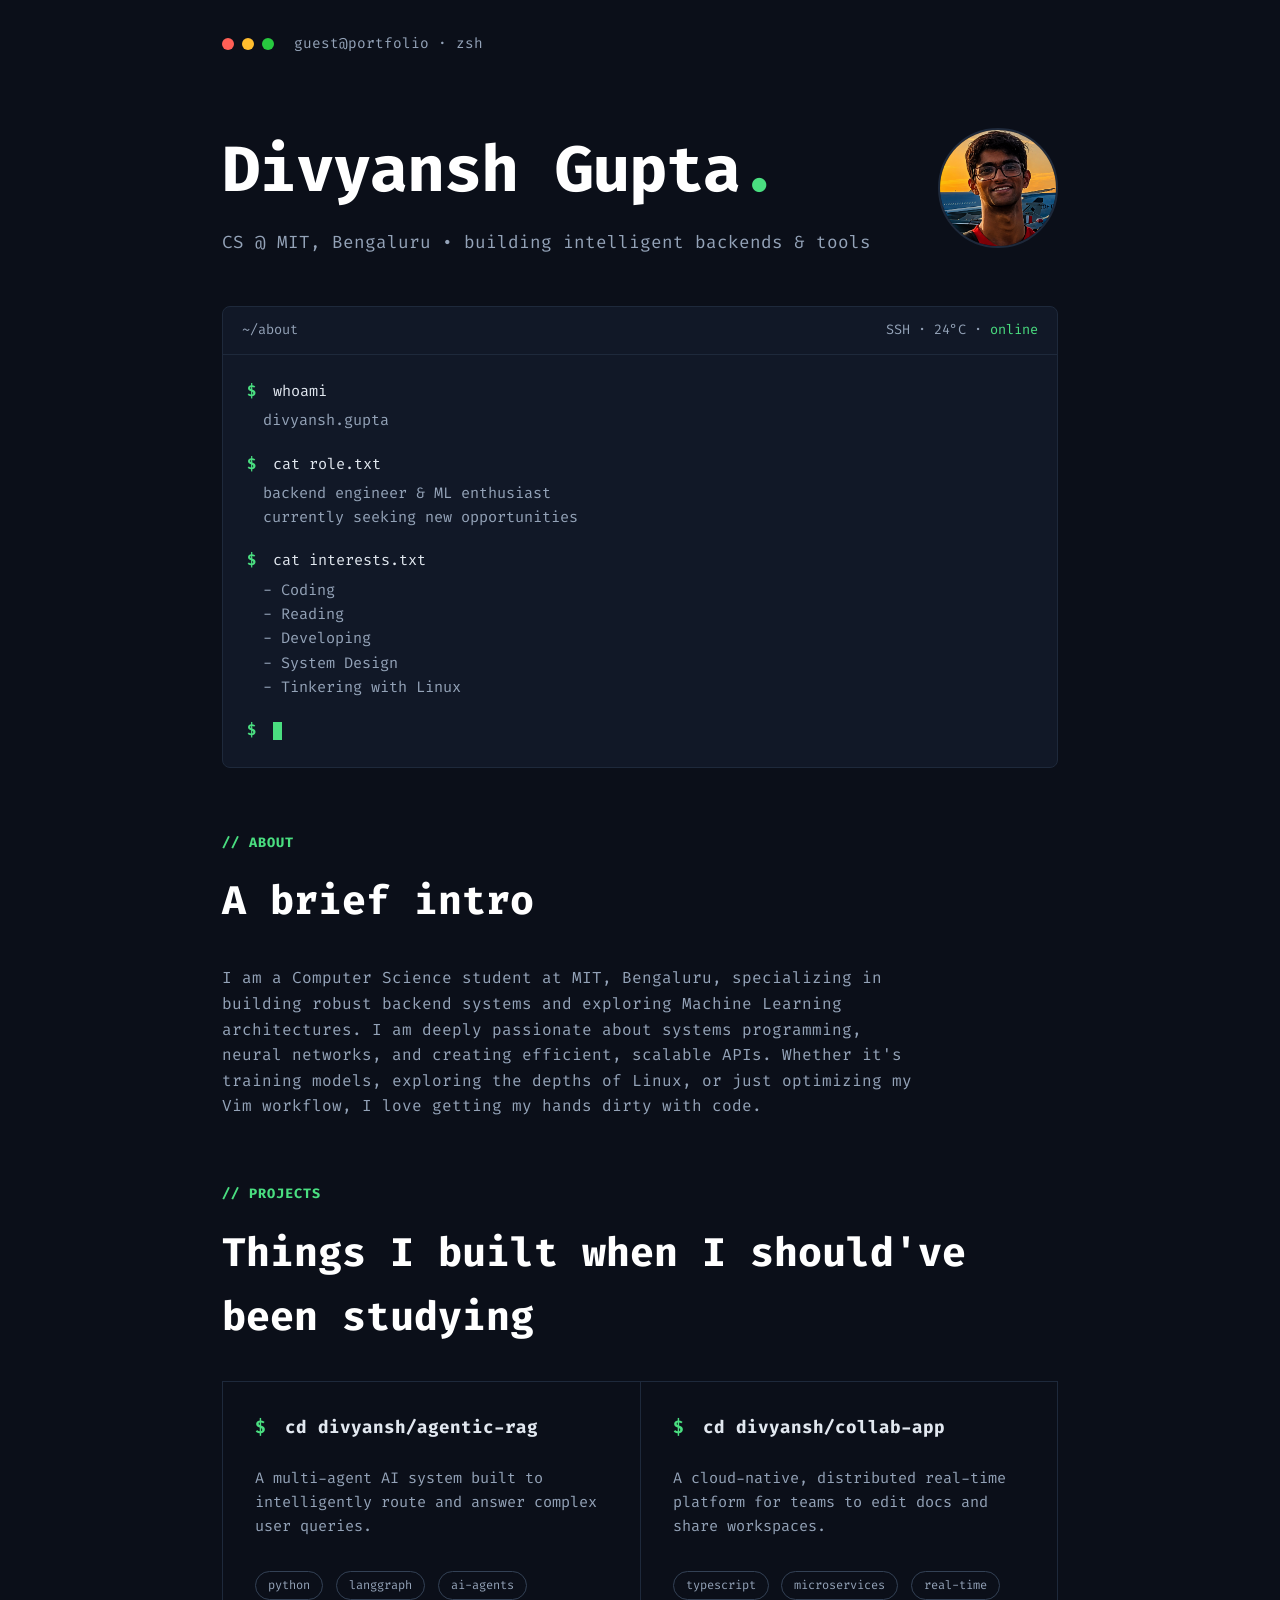
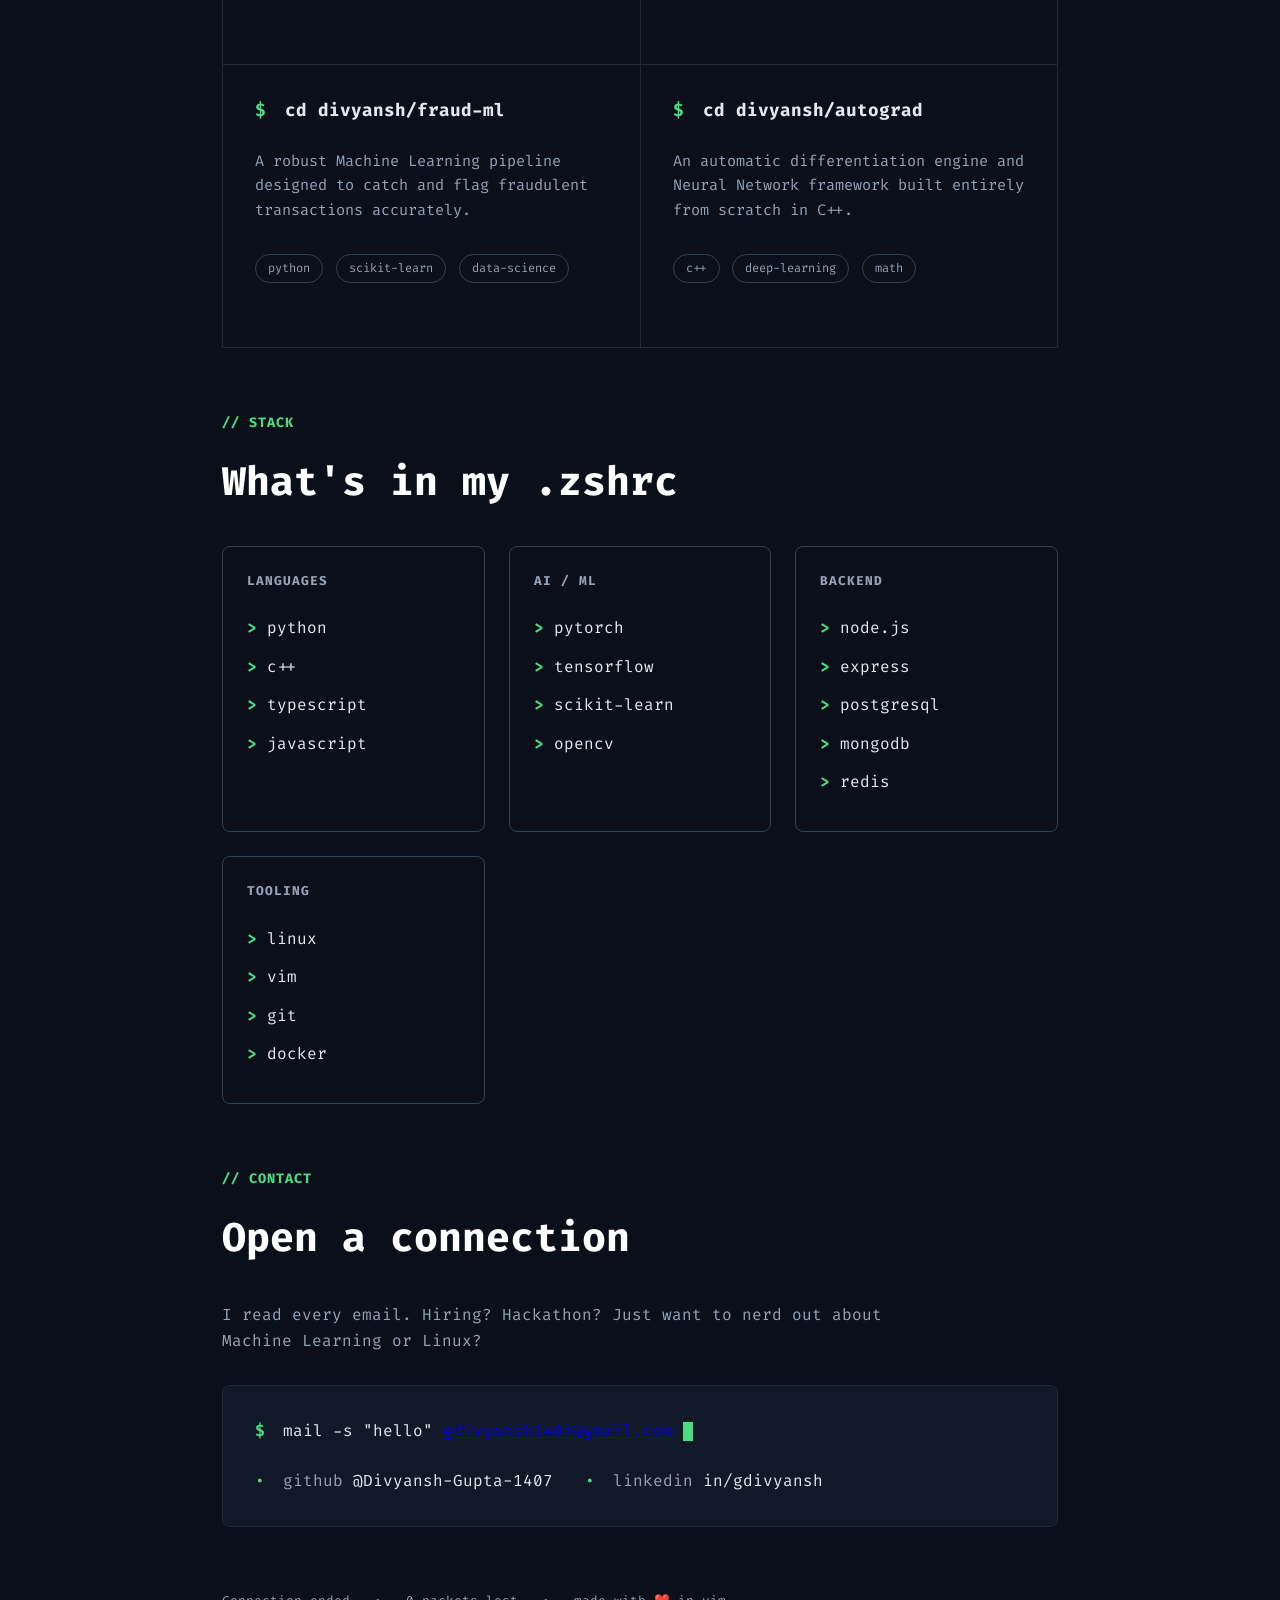
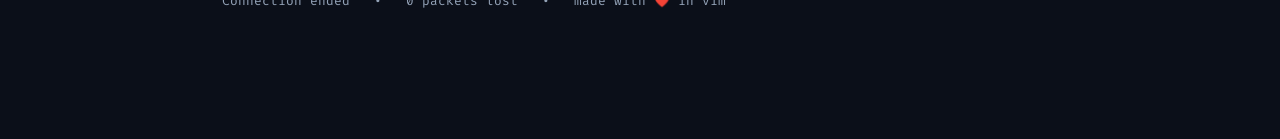
==== index.html @ 011f54ad "Move cursor to the end of the mail command with the clickable email" ====
<!DOCTYPE html>
<html lang="en">
<head>
    <meta charset="UTF-8">
    <meta name="viewport" content="width=device-width, initial-scale=1.0">
    <title>Portfolio</title>
    <link rel="stylesheet" href="styles.css">
</head>
<body>

    <!-- Top Navigation -->
    <div class="top-nav">
        <div class="mac-dots">
            <span class="dot red"></span>
            <span class="dot yellow"></span>
            <span class="dot green"></span>
        </div>
        <div class="nav-title">guest@portfolio · zsh</div>
    </div>

    <!-- Hero Section -->
    <header class="hero">
        <div class="hero-text">
            <h1>Divyansh Gupta<span class="green-dot">.</span></h1>
            <p>CS @ MIT, Bengaluru • building intelligent backends & tools</p>
        </div>
        <!-- Photo Placeholder -->
        <img src="photo5.png" alt="Profile" class="profile-photo">
    </header>

    <!-- Terminal Box -->
    <div class="term-box">
        <div class="term-header">
            <span class="term-title">~/about</span>
            <span class="term-status">SSH · 24°C · <span class="online">online</span></span>
        </div>
        <div class="term-body">
            
            <div class="cmd"><span class="prompt">$</span> whoami</div>
            <div class="out">
                divyansh.gupta
            </div>
            
            <div class="cmd"><span class="prompt">$</span> cat role.txt</div>
            <div class="out">
                backend engineer & ML enthusiast<br>
                currently seeking new opportunities
            </div>
            
            <div class="cmd"><span class="prompt">$</span> cat interests.txt</div>
            <div class="out">
                - Coding<br>
                - Reading<br>
                - Developing<br>
                - System Design<br>
                - Tinkering with Linux
            </div>
            
            <div class="cmd"><span class="prompt">$</span> <span class="cursor"></span></div>
        </div>
    </div>

    <!-- About Section -->
    <section class="section">
        <div class="section-label">// ABOUT</div>
        <h2 class="section-title">A brief intro</h2>
        <p class="section-desc">
            I am a Computer Science student at MIT, Bengaluru, specializing in building robust backend systems and exploring Machine Learning architectures. I am deeply passionate about systems programming, neural networks, and creating efficient, scalable APIs. Whether it's training models, exploring the depths of Linux, or just optimizing my Vim workflow, I love getting my hands dirty with code.
        </p>
    </section>

    <!-- Projects Section -->
    <section class="section">
        <div class="section-label">// PROJECTS</div>
        <h2 class="section-title">Things I built when I should've been studying</h2>
        
        <div class="project-grid">
            
            <!-- Project 1 (Highlighted) -->
            <a href="agentic-rag.html" class="project-card highlight">
                <div class="project-header">
                    <div class="project-cmd"><span class="prompt">$</span> cd divyansh/agentic-rag</div>
                </div>
                <div class="project-desc">
                    A multi-agent AI system built to intelligently route and answer complex user queries. 
                </div>
                <div class="project-tags">
                    <span class="project-tag">python</span>
                    <span class="project-tag">langgraph</span>
                    <span class="project-tag">ai-agents</span>
                </div>
            </a>

            <!-- Project 2 -->
            <a href="collaboration-app.html" class="project-card">
                <div class="project-header">
                    <div class="project-cmd"><span class="prompt">$</span> cd divyansh/collab-app</div>
                </div>
                <div class="project-desc">
                    A cloud-native, distributed real-time platform for teams to edit docs and share workspaces.
                </div>
                <div class="project-tags">
                    <span class="project-tag">typescript</span>
                    <span class="project-tag">microservices</span>
                    <span class="project-tag">real-time</span>
                </div>
            </a>

            <!-- Project 3 -->
            <a href="fraud-detection.html" class="project-card">
                <div class="project-header">
                    <div class="project-cmd"><span class="prompt">$</span> cd divyansh/fraud-ml</div>
                </div>
                <div class="project-desc">
                    A robust Machine Learning pipeline designed to catch and flag fraudulent transactions accurately.
                </div>
                <div class="project-tags">
                    <span class="project-tag">python</span>
                    <span class="project-tag">scikit-learn</span>
                    <span class="project-tag">data-science</span>
                </div>
            </a>

            <!-- Project 4 -->
            <a href="autograd.html" class="project-card">
                <div class="project-header">
                    <div class="project-cmd"><span class="prompt">$</span> cd divyansh/autograd</div>
                </div>
                <div class="project-desc">
                    An automatic differentiation engine and Neural Network framework built entirely from scratch in C++.
                </div>
                <div class="project-tags">
                    <span class="project-tag">c++</span>
                    <span class="project-tag">deep-learning</span>
                    <span class="project-tag">math</span>
                </div>
            </a>

        </div>
    </section>

    <!-- Tech Stack Section -->
    <section class="section">
        <div class="section-label">// STACK</div>
        <h2 class="section-title">What's in my .zshrc</h2>
        
        <div class="stack-grid">
            <div class="stack-box">
                <h3>Languages</h3>
                <ul class="stack-list">
                    <li>python</li>
                    <li>c++</li>
                    <li>typescript</li>
                    <li>javascript</li>
                </ul>
            </div>
            <div class="stack-box">
                <h3>AI / ML</h3>
                <ul class="stack-list">
                    <li>pytorch</li>
                    <li>tensorflow</li>
                    <li>scikit-learn</li>
                    <li>opencv</li>
                </ul>
            </div>
            <div class="stack-box">
                <h3>Backend</h3>
                <ul class="stack-list">
                    <li>node.js</li>
                    <li>express</li>
                    <li>postgresql</li>
                    <li>mongodb</li>
                    <li>redis</li>
                </ul>
            </div>
            <div class="stack-box">
                <h3>Tooling</h3>
                <ul class="stack-list">
                    <li>linux</li>
                    <li>vim</li>
                    <li>git</li>
                    <li>docker</li>
                </ul>
            </div>
        </div>
    </section>

    <!-- Contact Section -->
    <section class="section">
        <div class="section-label">// CONTACT</div>
        <h2 class="section-title">Open a connection</h2>
        <p class="section-desc">
            I read every email. Hiring? Hackathon? Just want to nerd out about Machine Learning or Linux?
        </p>

        <div class="contact-box">
            <div class="contact-cmd">
                <span class="prompt">$</span> mail -s "hello" <a href="mailto:gdivyansh1407@gmail.com">gdivyansh1407@gmail.com</a>&nbsp;<span class="cursor"></span>
            </div>
            <div class="social-links">
                <div><span class="social-dot">•</span> github <a href="https://github.com/Divyansh-Gupta-1407" target="_blank">@Divyansh-Gupta-1407</a></div>
                <div><span class="social-dot">•</span> linkedin <a href="https://www.linkedin.com/in/gdivyansh/" target="_blank">in/gdivyansh</a></div>
            </div>
        </div>

        <!-- Footer Info -->
        <div class="footer">
            <span>Connection ended</span>
            <span>•</span>
            <span>0 packets lost</span>
            <span>•</span>
            <span>made with ❤️ in vim</span>
        </div>
    </section>

</body>
</html>
---- styles.css ----
@import url('https://fonts.googleapis.com/css2?family=Fira+Code:wght@400;500;700&display=swap');

:root {
    --bg-color: #0b0f19;
    --text-main: #e2e8f0;
    --text-muted: #94a3b8;
    --accent-green: #4ade80;
    --term-bg: #111827;
    --term-border: #1e293b;
    --box-border: #334155;
}

* {
    box-sizing: border-box;
    margin: 0;
    padding: 0;
}

body {
    background-color: var(--bg-color);
    color: var(--text-main);
    font-family: 'Fira Code', monospace;
    line-height: 1.6;
    padding: 2rem;
    max-width: 900px;
    margin: 0 auto;
}

/* Top Navigation */
.top-nav {
    display: flex;
    align-items: center;
    margin-bottom: 4rem;
}

.mac-dots {
    display: flex;
    gap: 8px;
    margin-right: 20px;
}

.dot {
    width: 12px;
    height: 12px;
    border-radius: 50%;
}
.dot.red { background-color: #ff5f56; }
.dot.yellow { background-color: #ffbd2e; }
.dot.green { background-color: #27c93f; }

.nav-title {
    color: var(--text-muted);
    font-size: 0.9rem;
}

/* Hero Section */
.hero {
    margin-bottom: 3rem;
    display: flex;
    align-items: center;
    gap: 2rem;
}

.hero-text {
    flex-grow: 1;
}

.hero h1 {
    font-size: 4rem;
    font-weight: 700;
    margin-bottom: 0.5rem;
    letter-spacing: -1px;
    color: #ffffff;
}

.green-dot {
    color: var(--accent-green);
}

.hero p {
    color: var(--text-muted);
    font-size: 1.1rem;
}

.profile-photo {
    width: 120px;
    height: 120px;
    border-radius: 50%;
    border: 2px solid var(--term-border);
    object-fit: cover;
    background-color: var(--term-bg);
}

/* Terminal Box */
.term-box {
    background-color: var(--term-bg);
    border: 1px solid var(--term-border);
    border-radius: 8px;
    overflow: hidden;
    margin-bottom: 4rem;
}

.term-header {
    display: flex;
    justify-content: space-between;
    padding: 0.8rem 1.2rem;
    border-bottom: 1px solid var(--term-border);
    font-size: 0.85rem;
    color: var(--text-muted);
}

.term-status .online {
    color: var(--accent-green);
}

.term-body {
    padding: 1.5rem;
    font-size: 0.95rem;
}

.cmd {
    color: var(--text-main);
    margin-top: 1.2rem;
}
.cmd:first-child {
    margin-top: 0;
}

.prompt {
    color: var(--accent-green);
    font-weight: bold;
    margin-right: 8px;
}

.out {
    color: var(--text-muted);
    margin-top: 0.3rem;
    margin-bottom: 1.2rem;
    padding-left: 1rem;
}

.out a {
    color: var(--text-main);
    text-decoration: none;
    transition: all 0.2s;
}

.out a:hover {
    color: var(--accent-green);
}

/* Cursor */
.cursor {
    display: inline-block;
    width: 0.6em;
    height: 1.2em;
    background-color: var(--accent-green);
    animation: blink 1s step-end infinite;
    vertical-align: text-bottom;
}

@keyframes blink {
    0%, 100% { opacity: 1; }
    50% { opacity: 0; }
}

/* Section Common */
.section {
    margin-bottom: 4rem;
}

.section-label {
    color: var(--accent-green);
    font-size: 0.85rem;
    font-weight: bold;
    margin-bottom: 1rem;
    letter-spacing: 1px;
}

.section-title {
    font-size: 2.5rem;
    font-weight: 700;
    margin-bottom: 2rem;
    color: #ffffff;
}

.section-desc {
    color: var(--text-muted);
    font-size: 1rem;
    margin-bottom: 2rem;
    max-width: 700px;
}

/* Projects Grid */
.project-grid {
    display: grid;
    grid-template-columns: repeat(auto-fit, minmax(350px, 1fr));
    /* The first project box touches the bottom border of the top block in the image, but let's just use borders */
    border-top: 1px solid var(--term-border);
    border-left: 1px solid var(--term-border);
}

.project-card {
    border-bottom: 1px solid var(--term-border);
    border-right: 1px solid var(--term-border);
    padding: 2rem;
    background-color: transparent;
    display: flex;
    flex-direction: column;
    text-decoration: none;
    cursor: pointer;
    transition: all 0.2s ease-in-out;
}

.project-card:hover {
    background-color: rgba(74, 222, 128, 0.08); /* faint green highlight */
    transform: translateY(-4px);
}

.project-header {
    display: flex;
    justify-content: space-between;
    align-items: center;
    margin-bottom: 1.5rem;
}

.project-cmd {
    color: var(--text-main);
    font-weight: bold;
    font-size: 1.1rem;
}

.project-stars {
    color: var(--text-muted);
    font-size: 0.85rem;
}

.project-desc {
    color: var(--text-muted);
    font-size: 0.95rem;
    margin-bottom: 2rem;
    flex-grow: 1;
}

.project-tags {
    display: flex;
    gap: 0.8rem;
    margin-bottom: 2rem;
    flex-wrap: wrap;
}

.project-tag {
    font-size: 0.75rem;
    color: var(--text-muted);
    border: 1px solid var(--box-border);
    border-radius: 16px;
    padding: 4px 12px;
}

.project-link {
    color: var(--accent-green);
    text-decoration: none;
    font-size: 0.9rem;
    display: inline-block;
}

.project-card:hover .project-link {
    text-decoration: underline;
}

/* Tech Stack Grid */
.stack-grid {
    display: grid;
    grid-template-columns: repeat(auto-fit, minmax(200px, 1fr));
    gap: 1.5rem;
}

.stack-box {
    border: 1px solid var(--box-border);
    border-radius: 8px;
    padding: 1.5rem;
    background-color: transparent;
}

.stack-box h3 {
    color: var(--text-muted);
    font-size: 0.8rem;
    text-transform: uppercase;
    letter-spacing: 1px;
    margin-bottom: 1.5rem;
}

.stack-list {
    list-style: none;
}

.stack-list li {
    margin-bottom: 0.8rem;
    display: flex;
    align-items: center;
    color: var(--text-main);
}

.stack-list li::before {
    content: ">";
    color: var(--accent-green);
    margin-right: 10px;
    font-weight: bold;
}

/* Contact Box */
.contact-box {
    background-color: var(--term-bg);
    border: 1px solid var(--term-border);
    border-radius: 8px;
    padding: 2rem;
    margin-bottom: 2rem;
}

.contact-cmd {
    color: var(--text-main);
    margin-bottom: 1.5rem;
}

.social-links {
    display: flex;
    gap: 2rem;
    color: var(--text-muted);
}

.social-links a {
    color: var(--text-main);
    text-decoration: none;
}

.social-links a:hover {
    color: var(--accent-green);
}

.social-dot {
    color: var(--accent-green);
    margin-right: 8px;
}

/* Footer */
.footer {
    display: flex;
    justify-content: flex-start;
    gap: 1.5rem;
    color: var(--text-muted);
    font-size: 0.8rem;
    margin-top: 4rem;
    padding-bottom: 2rem;
}

/* Responsive */
@media (max-width: 768px) {
    .hero {
        flex-direction: column-reverse;
        align-items: flex-start;
    }
    .hero h1 { font-size: 3rem; }
    .section-title { font-size: 2rem; }
    .social-links { flex-direction: column; gap: 1rem; }
    .project-grid {
        grid-template-columns: 1fr;
        border-left: none;
        border-top: none;
    }
    .project-card {
        border: 1px solid var(--term-border);
        border-radius: 8px;
        margin-bottom: 1rem;
    }
}
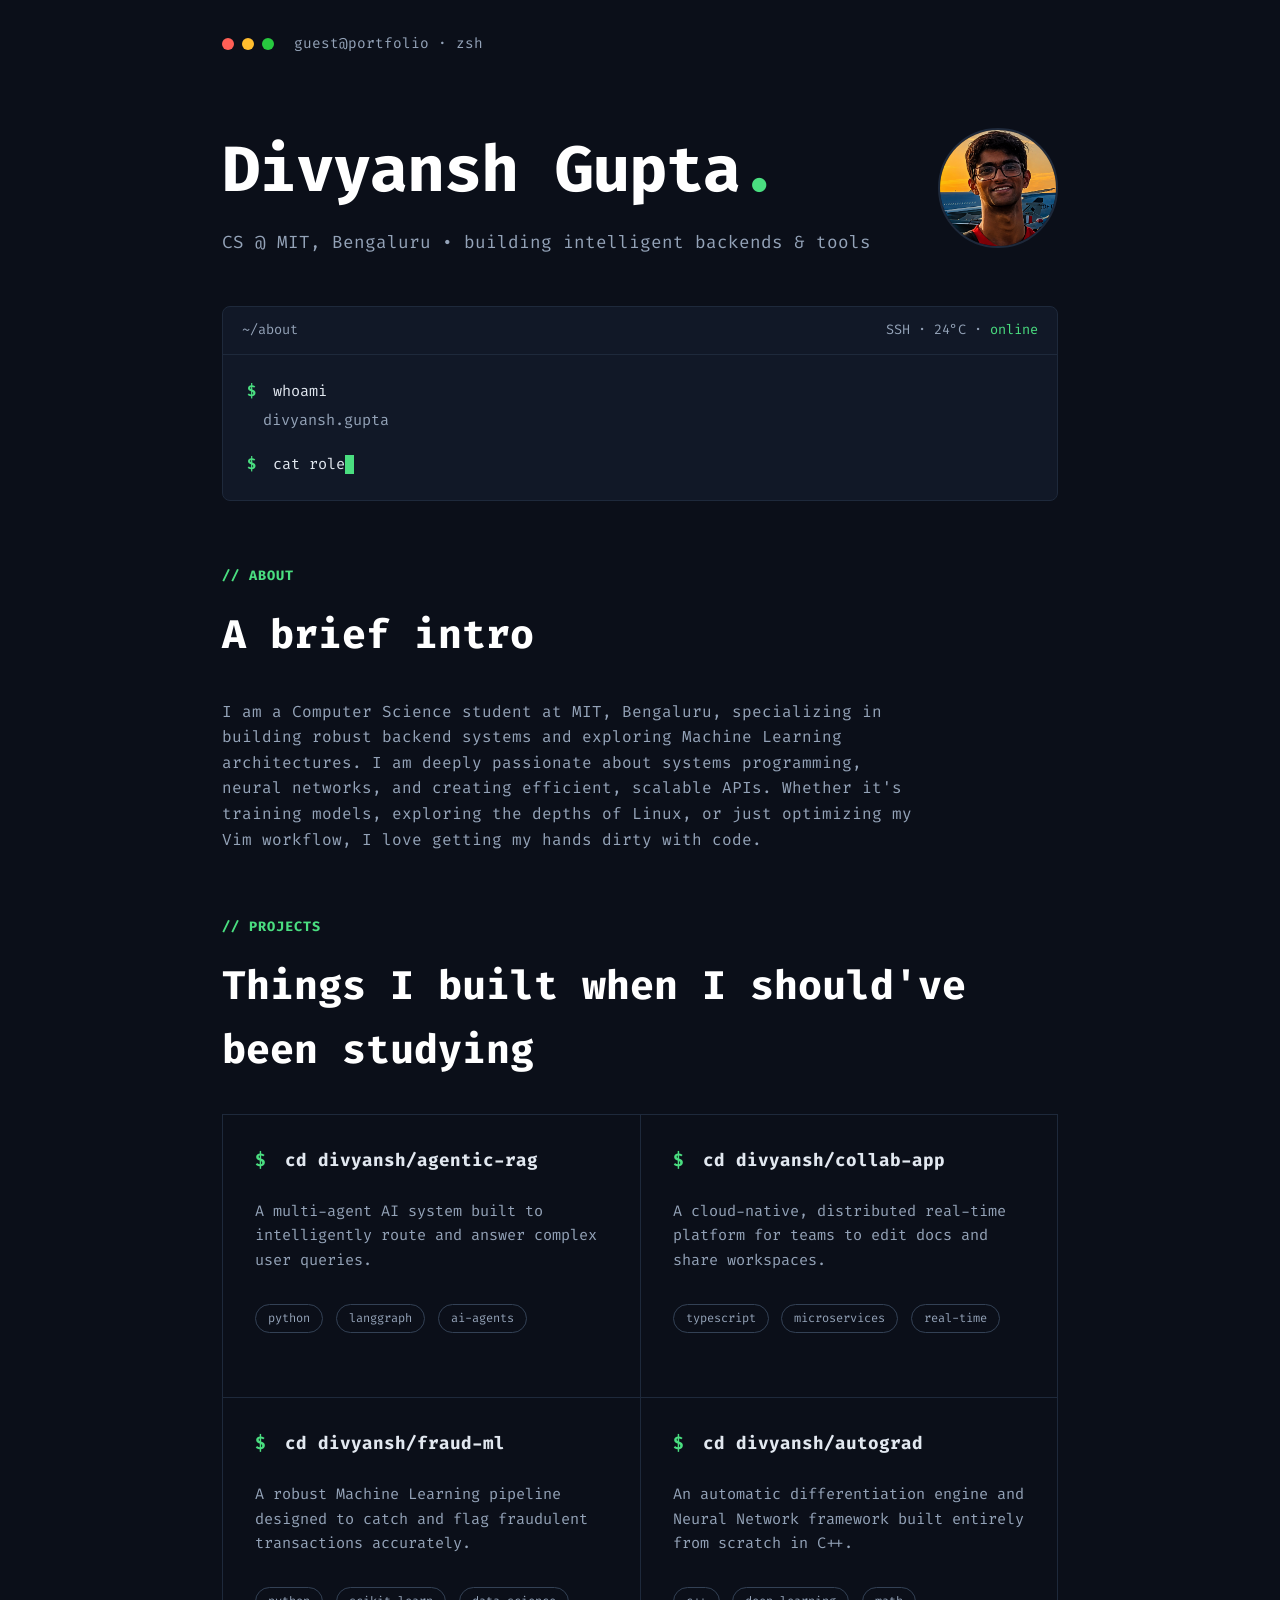
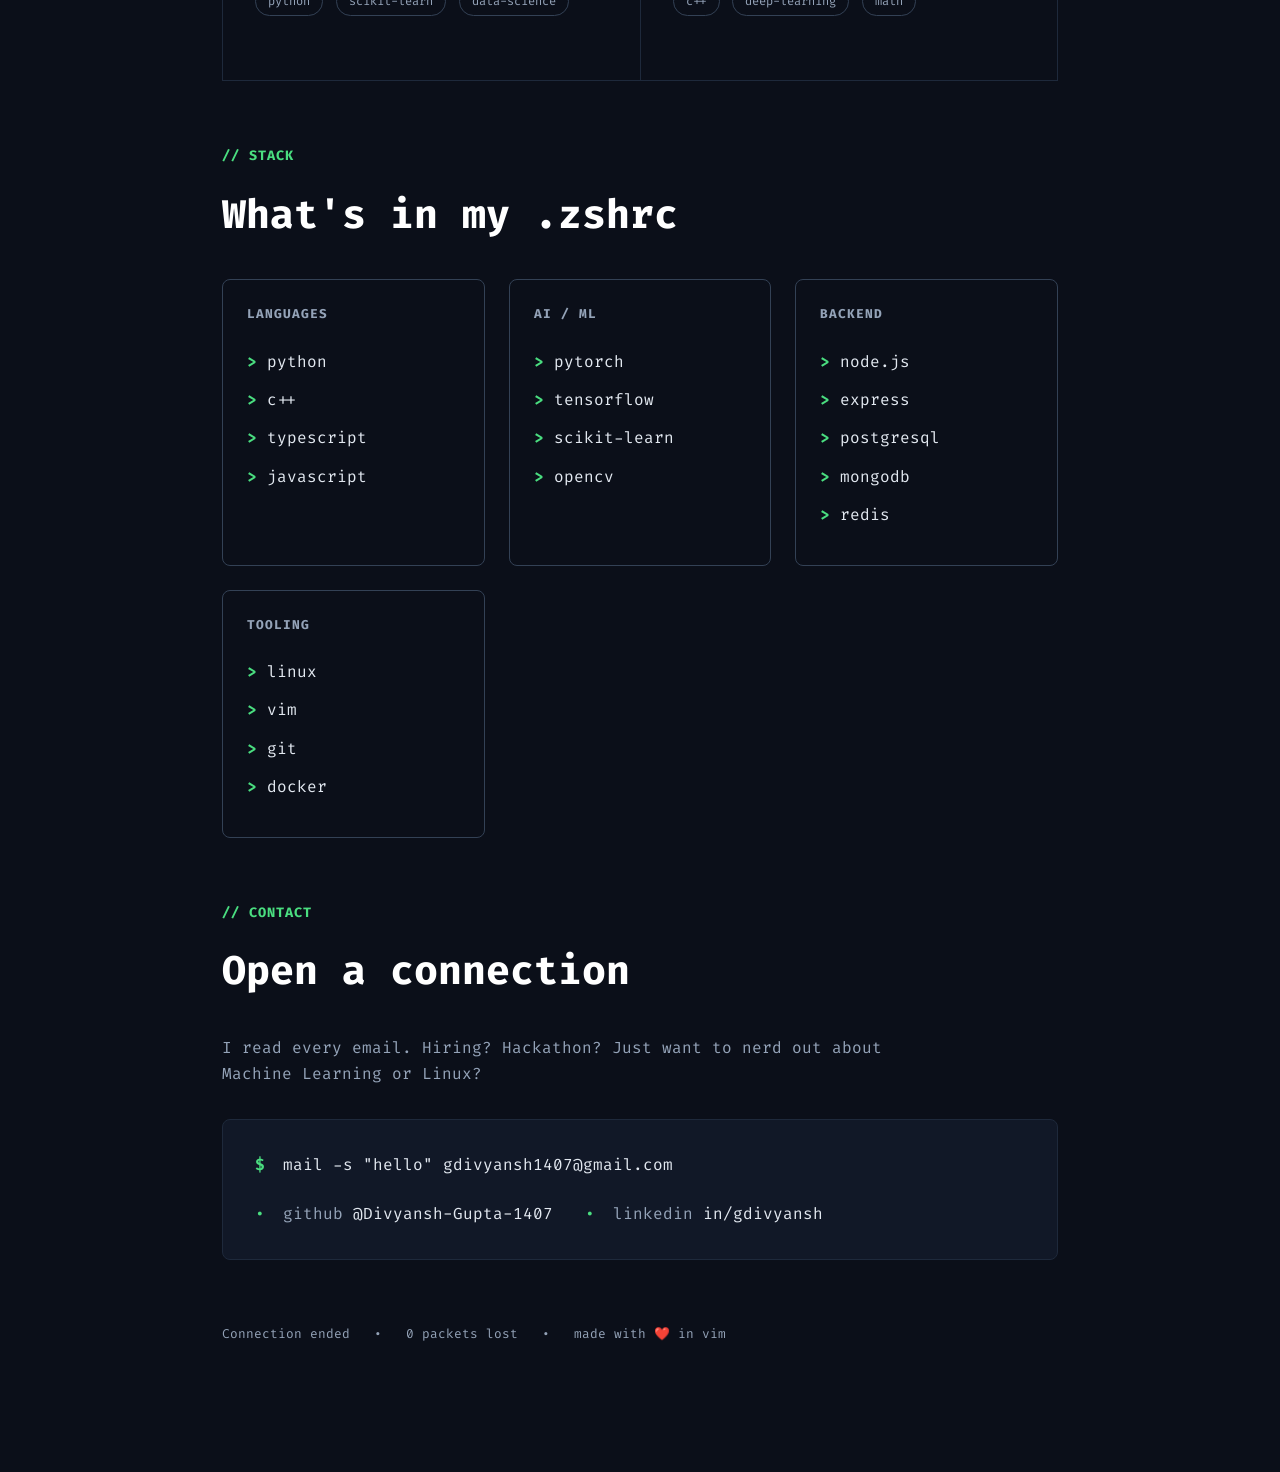
==== commit f678b76f: "Add interactive terminal functionality and mac buttons" ====
--- a/index.html
+++ b/index.html
@@ -195,7 +195,7 @@
 
         <div class="contact-box">
             <div class="contact-cmd">
-                <span class="prompt">$</span> mail -s "hello" <a href="mailto:gdivyansh1407@gmail.com">gdivyansh1407@gmail.com</a>&nbsp;<span class="cursor"></span>
+                <span class="prompt">$</span> mail -s "hello" <a href="https://mail.google.com/mail/?view=cm&fs=1&to=gdivyansh1407@gmail.com" target="_blank">gdivyansh1407@gmail.com</a>&nbsp;<span class="cursor"></span>
             </div>
             <div class="social-links">
                 <div><span class="social-dot">•</span> github <a href="https://github.com/Divyansh-Gupta-1407" target="_blank">@Divyansh-Gupta-1407</a></div>
@@ -213,5 +213,7 @@
         </div>
     </section>
 
+    <!-- Script for Interactivity -->
+    <script src="script.js"></script>
 </body>
 </html>
--- a/styles.css
+++ b/styles.css
@@ -328,13 +328,16 @@
     color: var(--text-muted);
 }
 
-.social-links a {
-    color: var(--text-main);
-    text-decoration: none;
-}
-
-.social-links a:hover {
-    color: var(--accent-green);
+.social-links a, .contact-cmd a,
+.social-links a:visited, .contact-cmd a:visited {
+    color: var(--text-main);
+    text-decoration: none;
+}
+
+.social-links a:hover, .contact-cmd a:hover,
+.social-links a:focus, .contact-cmd a:focus {
+    color: var(--accent-green);
+    text-decoration: none;
 }
 
 .social-dot {
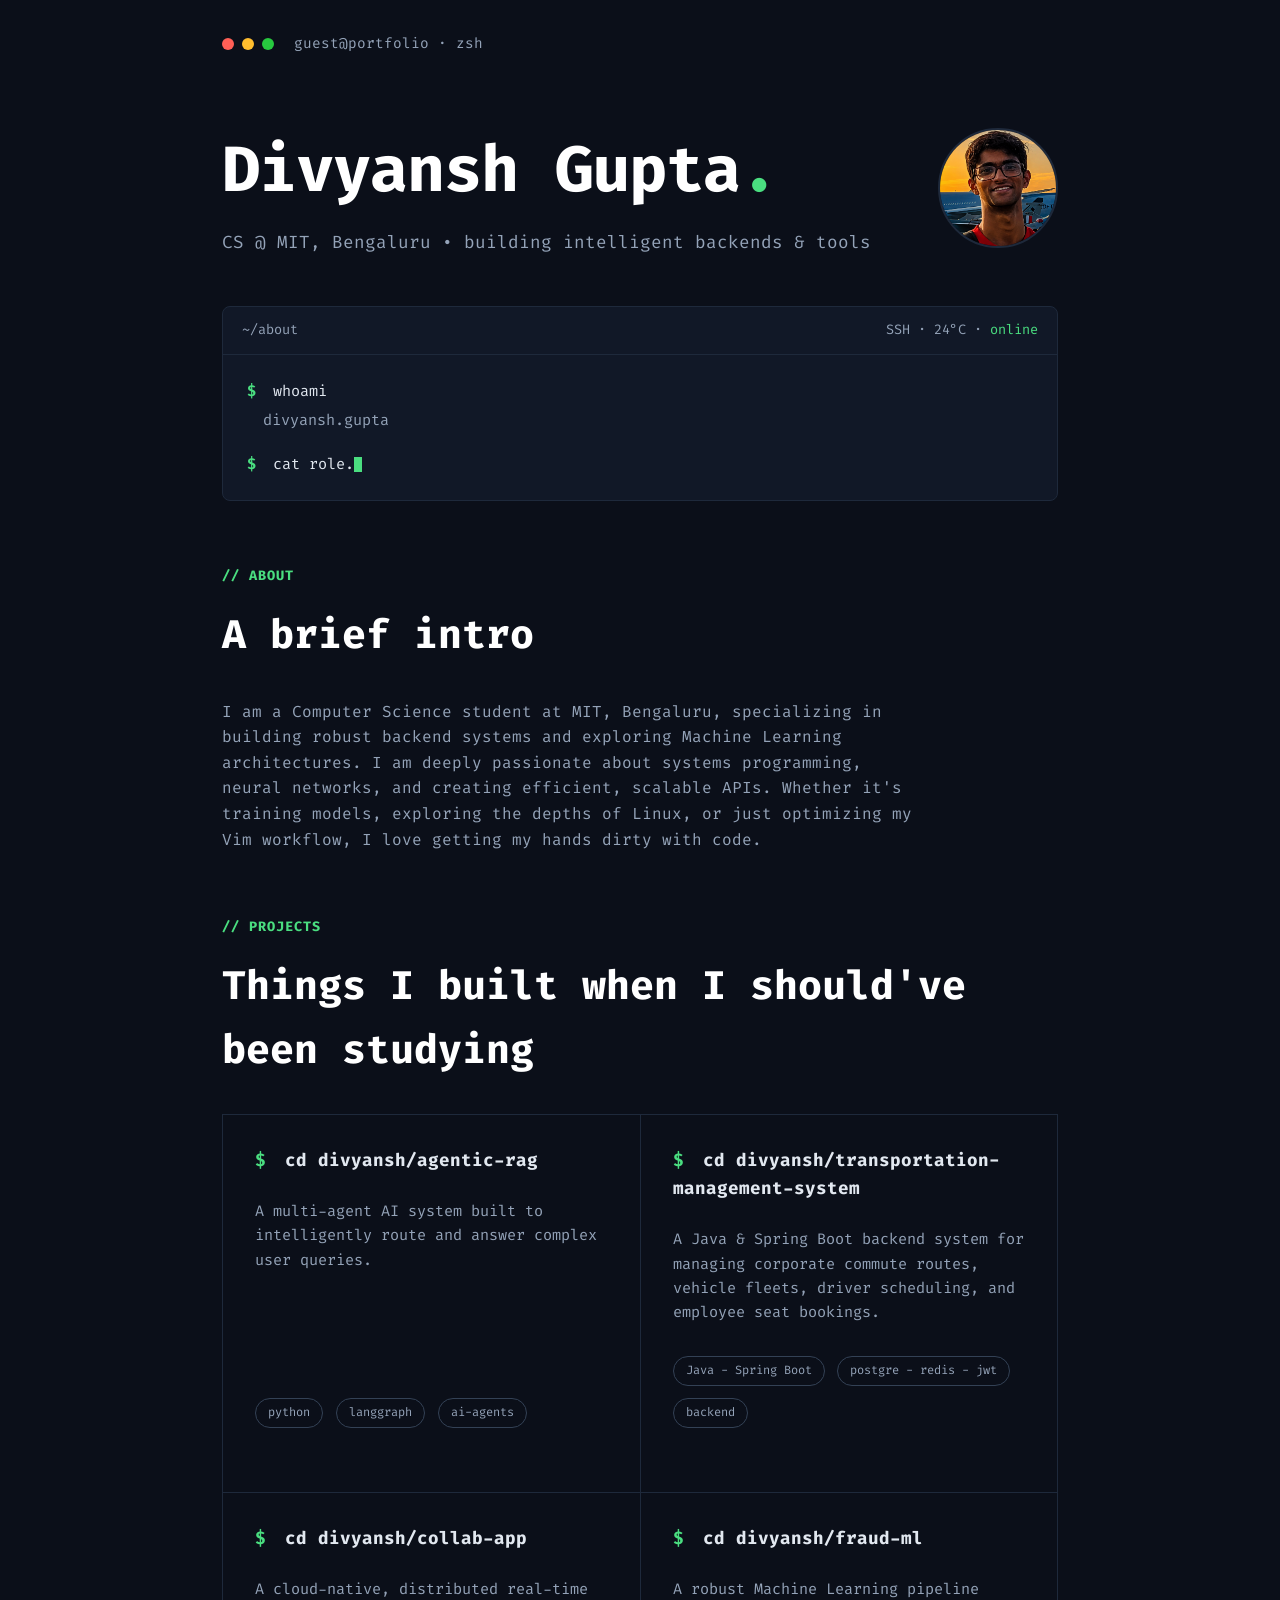
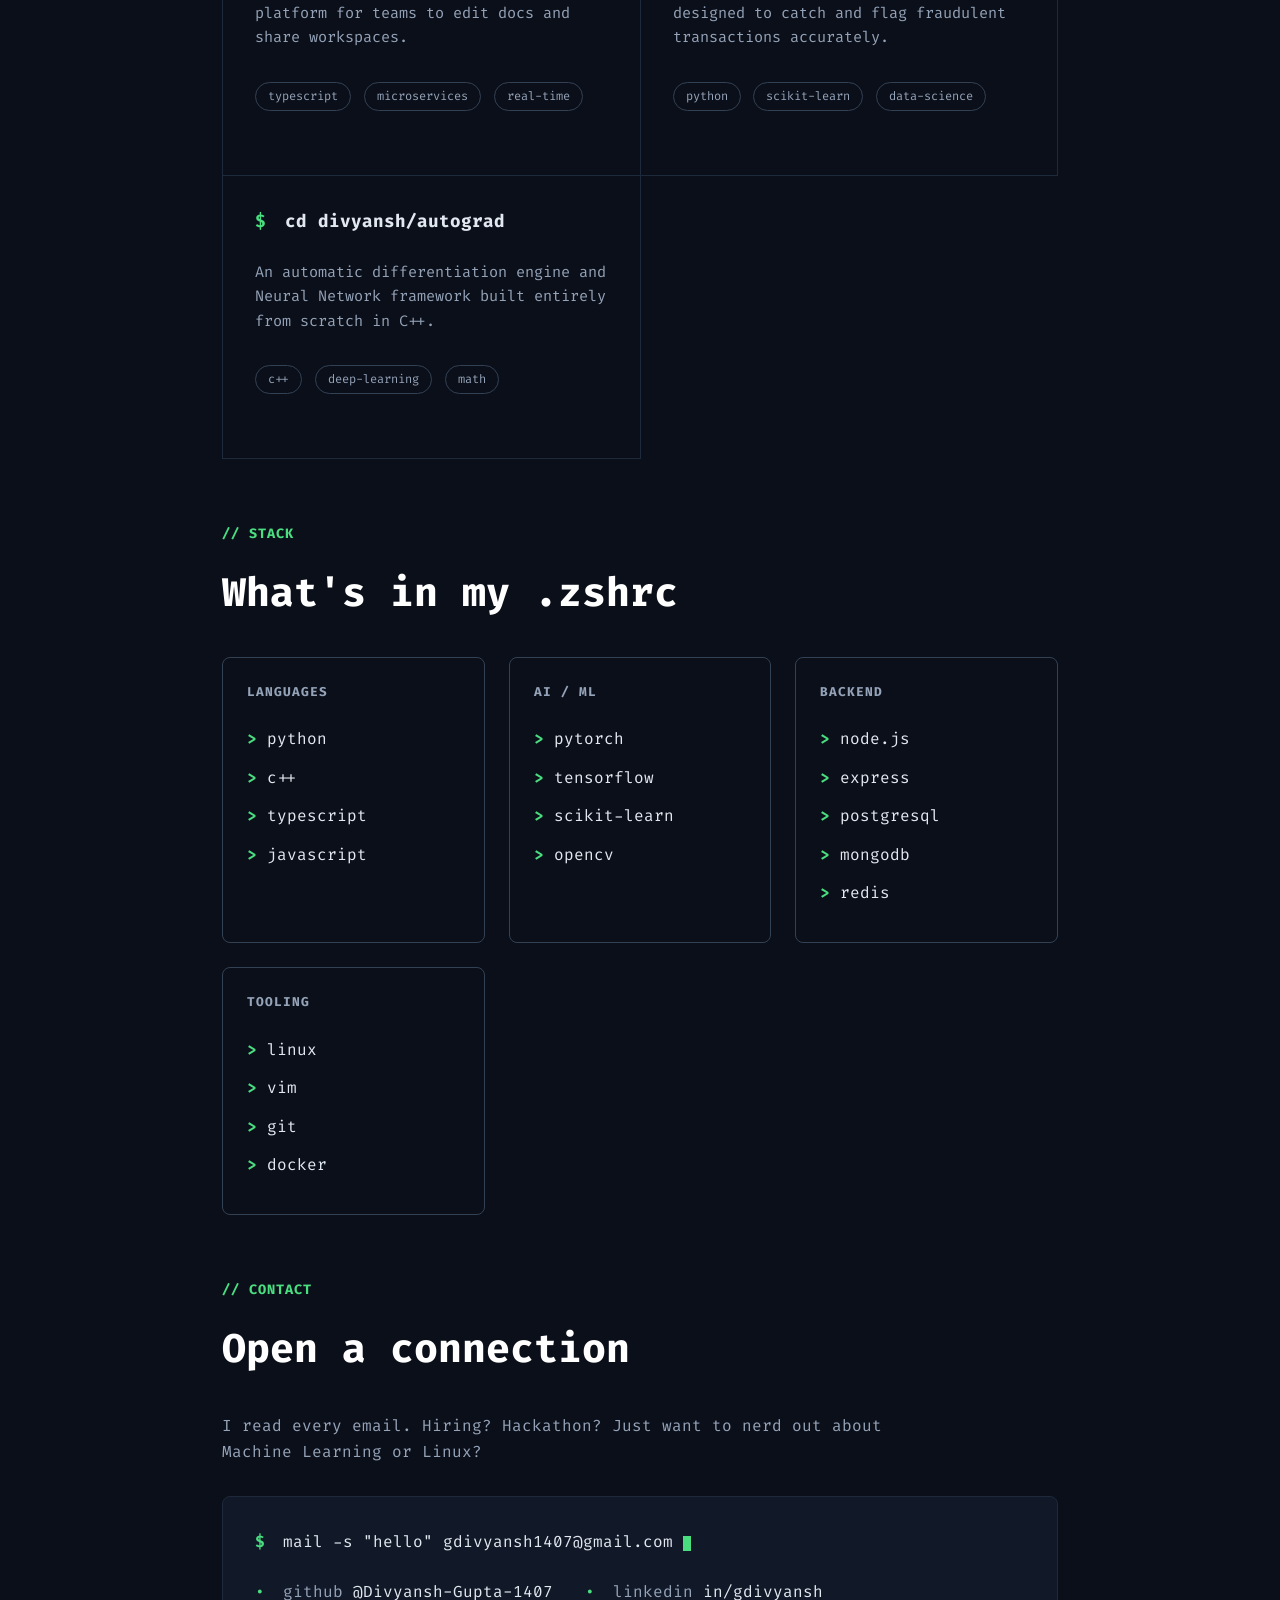
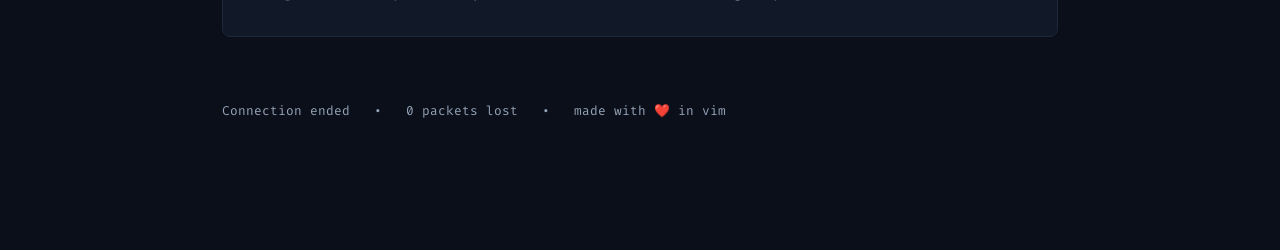
==== commit 19c74084: "Added new project Emp-management" ====
--- a/index.html
+++ b/index.html
@@ -90,6 +90,21 @@
                     <span class="project-tag">ai-agents</span>
                 </div>
             </a>
+            
+            <!-- Project 2 -->
+            <a href="employee-transportation-management-system.html" class="project-card highlight">
+                <div class="project-header">
+                    <div class="project-cmd"><span class="prompt">$</span> cd divyansh/transportation-management-system</div>
+                </div>
+                <div class="project-desc">
+                    A Java & Spring Boot backend system for managing corporate commute routes, vehicle fleets, driver scheduling, and employee seat bookings. 
+                </div>
+                <div class="project-tags">
+                    <span class="project-tag">Java - Spring Boot</span>
+                    <span class="project-tag">postgre - redis - jwt</span>
+                    <span class="project-tag">backend</span>
+                </div>
+            </a>
 
             <!-- Project 2 -->
             <a href="collaboration-app.html" class="project-card">
--- a/styles.css
+++ b/styles.css
@@ -40,9 +40,15 @@
 }
 
 .dot {
+    display: inline-block;
     width: 12px;
     height: 12px;
     border-radius: 50%;
+    cursor: pointer;
+    transition: opacity 0.15s ease;
+}
+.dot:hover {
+    opacity: 0.75;
 }
 .dot.red { background-color: #ff5f56; }
 .dot.yellow { background-color: #ffbd2e; }
@@ -116,6 +122,9 @@
 .term-body {
     padding: 1.5rem;
     font-size: 0.95rem;
+    max-height: 280px;
+    overflow-y: auto;
+    scroll-behavior: smooth;
 }
 
 .cmd {
@@ -152,11 +161,11 @@
 /* Cursor */
 .cursor {
     display: inline-block;
-    width: 0.6em;
-    height: 1.2em;
+    width: 8px;
+    height: 15px;
     background-color: var(--accent-green);
     animation: blink 1s step-end infinite;
-    vertical-align: text-bottom;
+    vertical-align: middle;
 }
 
 @keyframes blink {
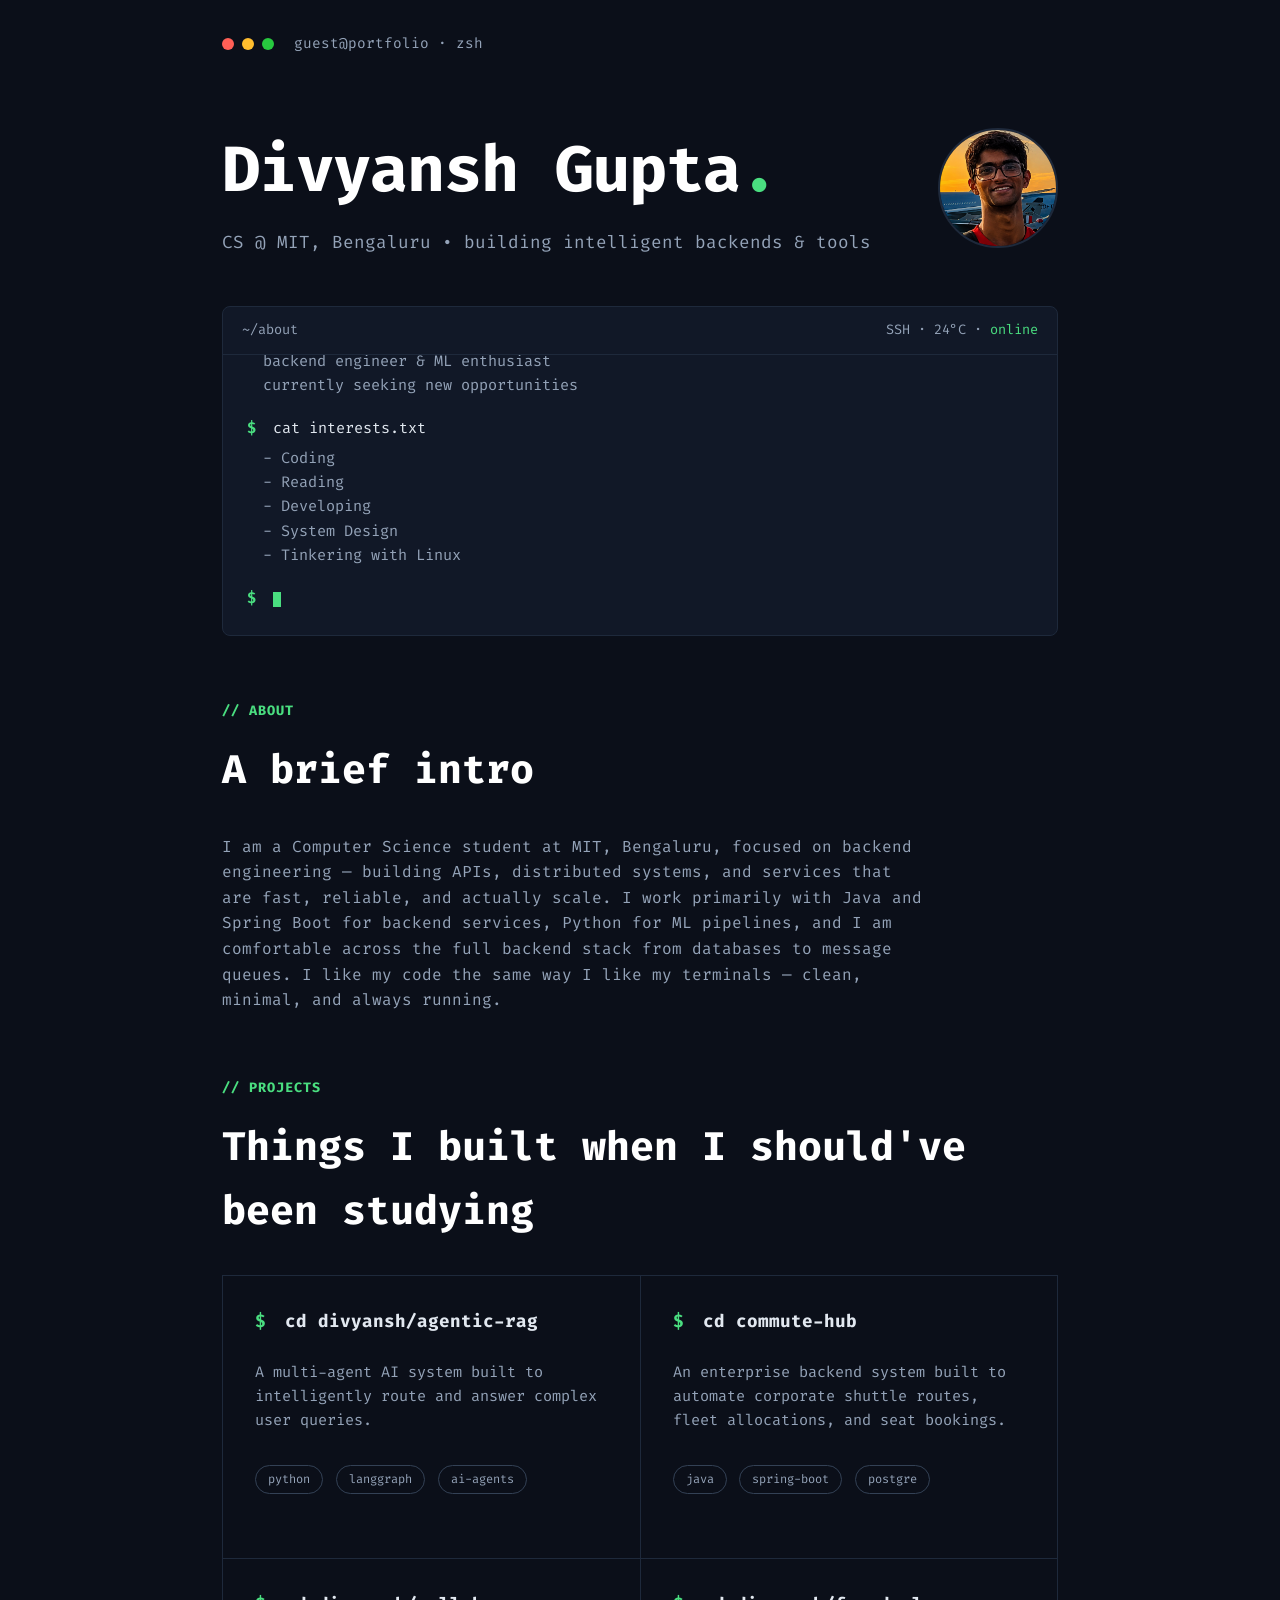
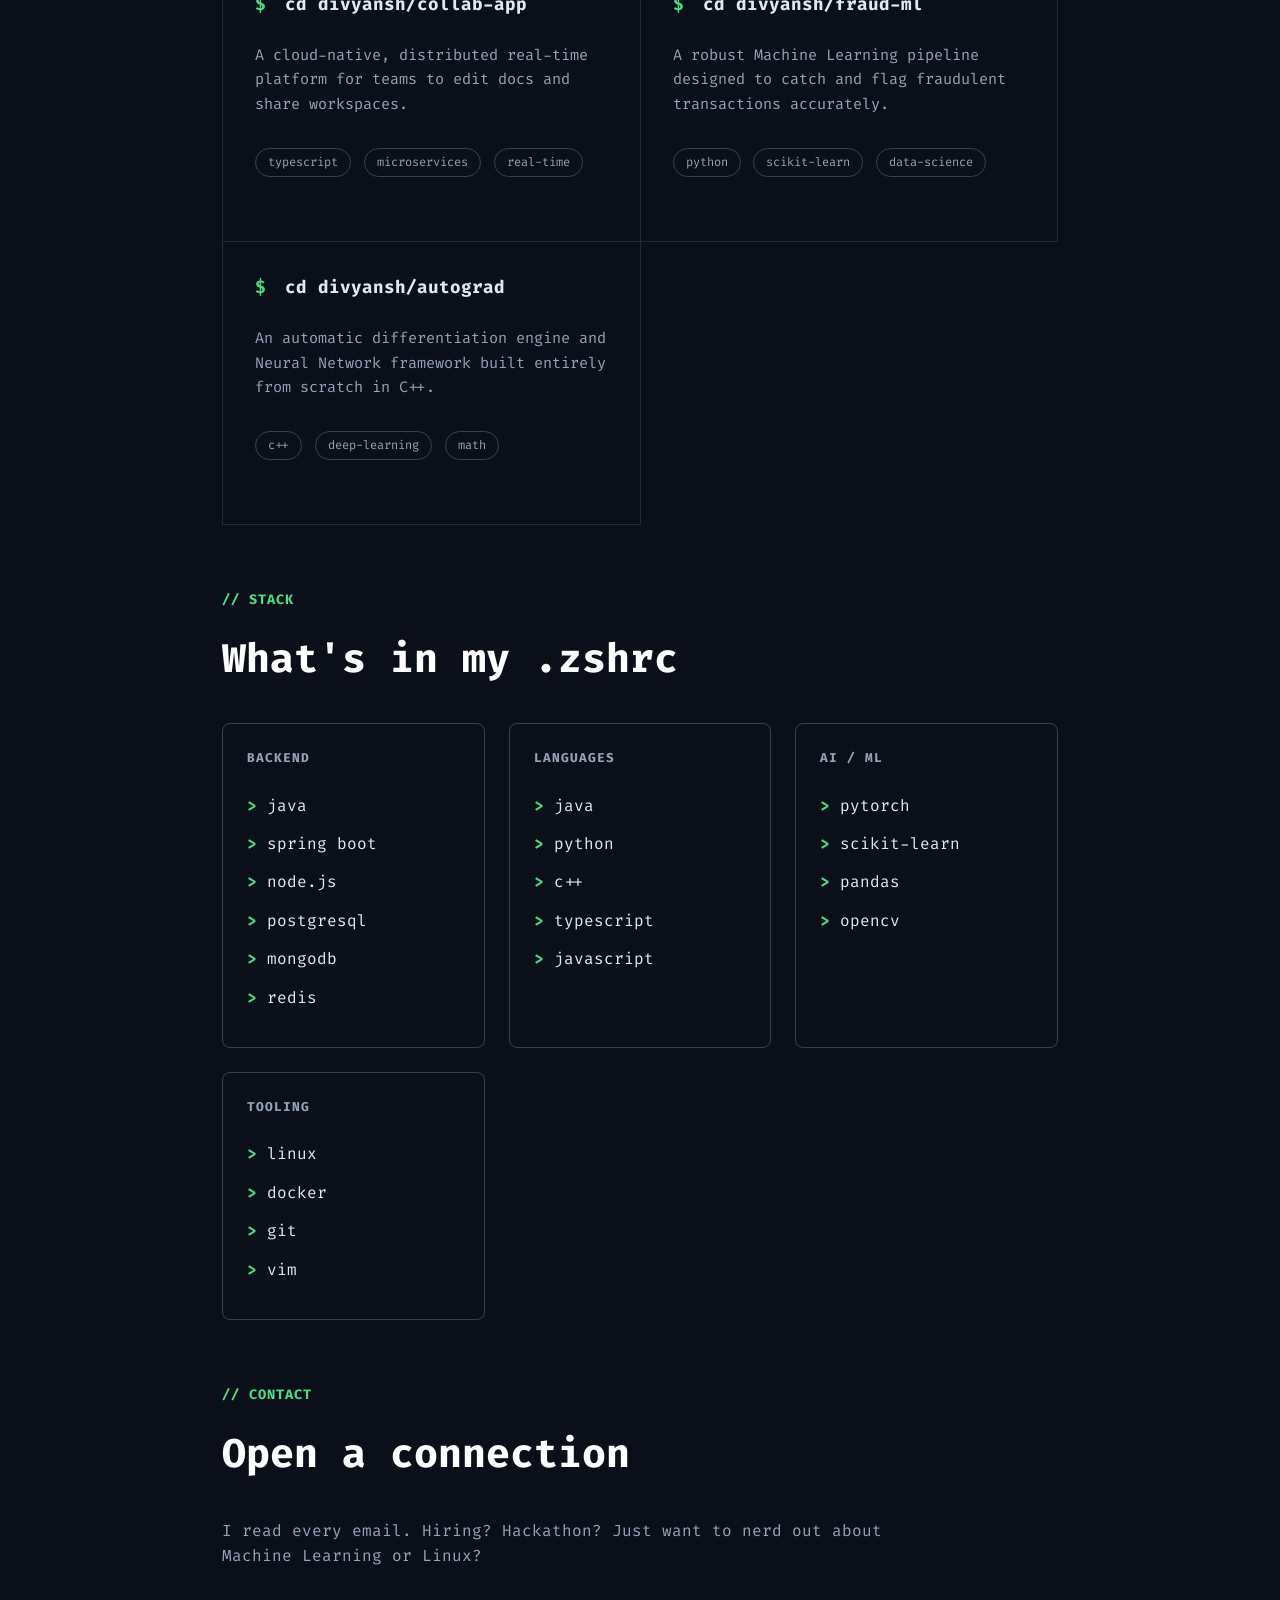
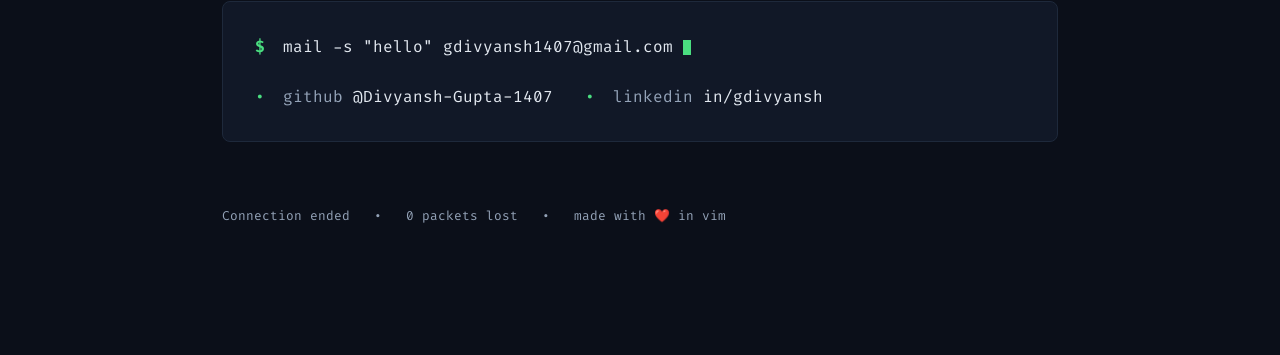
==== commit ec804d7d: "Prioritize Java/Spring Boot in about and tech stack" ====
--- a/index.html
+++ b/index.html
@@ -65,7 +65,7 @@
         <div class="section-label">// ABOUT</div>
         <h2 class="section-title">A brief intro</h2>
         <p class="section-desc">
-            I am a Computer Science student at MIT, Bengaluru, specializing in building robust backend systems and exploring Machine Learning architectures. I am deeply passionate about systems programming, neural networks, and creating efficient, scalable APIs. Whether it's training models, exploring the depths of Linux, or just optimizing my Vim workflow, I love getting my hands dirty with code.
+            I am a Computer Science student at MIT, Bengaluru, focused on backend engineering — building APIs, distributed systems, and services that are fast, reliable, and actually scale. I work primarily with Java and Spring Boot for backend services, Python for ML pipelines, and I am comfortable across the full backend stack from databases to message queues. I like my code the same way I like my terminals — clean, minimal, and always running.
         </p>
     </section>
 
@@ -92,17 +92,19 @@
             </a>
             
             <!-- Project 2 -->
-            <a href="employee-transportation-management-system.html" class="project-card highlight">
-                <div class="project-header">
-                    <div class="project-cmd"><span class="prompt">$</span> cd divyansh/transportation-management-system</div>
-                </div>
-                <div class="project-desc">
-                    A Java & Spring Boot backend system for managing corporate commute routes, vehicle fleets, driver scheduling, and employee seat bookings. 
-                </div>
-                <div class="project-tags">
-                    <span class="project-tag">Java - Spring Boot</span>
-                    <span class="project-tag">postgre - redis - jwt</span>
-                    <span class="project-tag">backend</span>
+            <a href="commute-hub.html" class="project-card highlight">
+                <div class="project-header">
+                    <div class="project-cmd"><span class="prompt">$</span> cd commute-hub<divyansh>
+                    <commute-hub></commute-hub></div>
+                </div>
+                <div class="project-desc">
+                    An enterprise backend system built to automate corporate shuttle routes, fleet allocations, and seat bookings.
+
+                </div>
+                <div class="project-tags">
+                    <span class="project-tag">java</span>
+                    <span class="project-tag">spring-boot</span>
+                    <span class="project-tag">postgre</span>
                 </div>
             </a>
 
@@ -161,8 +163,20 @@
         
         <div class="stack-grid">
             <div class="stack-box">
+                <h3>Backend</h3>
+                <ul class="stack-list">
+                    <li>java</li>
+                    <li>spring boot</li>
+                    <li>node.js</li>
+                    <li>postgresql</li>
+                    <li>mongodb</li>
+                    <li>redis</li>
+                </ul>
+            </div>
+            <div class="stack-box">
                 <h3>Languages</h3>
                 <ul class="stack-list">
+                    <li>java</li>
                     <li>python</li>
                     <li>c++</li>
                     <li>typescript</li>
@@ -173,28 +187,18 @@
                 <h3>AI / ML</h3>
                 <ul class="stack-list">
                     <li>pytorch</li>
-                    <li>tensorflow</li>
                     <li>scikit-learn</li>
+                    <li>pandas</li>
                     <li>opencv</li>
                 </ul>
             </div>
             <div class="stack-box">
-                <h3>Backend</h3>
-                <ul class="stack-list">
-                    <li>node.js</li>
-                    <li>express</li>
-                    <li>postgresql</li>
-                    <li>mongodb</li>
-                    <li>redis</li>
-                </ul>
-            </div>
-            <div class="stack-box">
                 <h3>Tooling</h3>
                 <ul class="stack-list">
                     <li>linux</li>
+                    <li>docker</li>
+                    <li>git</li>
                     <li>vim</li>
-                    <li>git</li>
-                    <li>docker</li>
                 </ul>
             </div>
         </div>
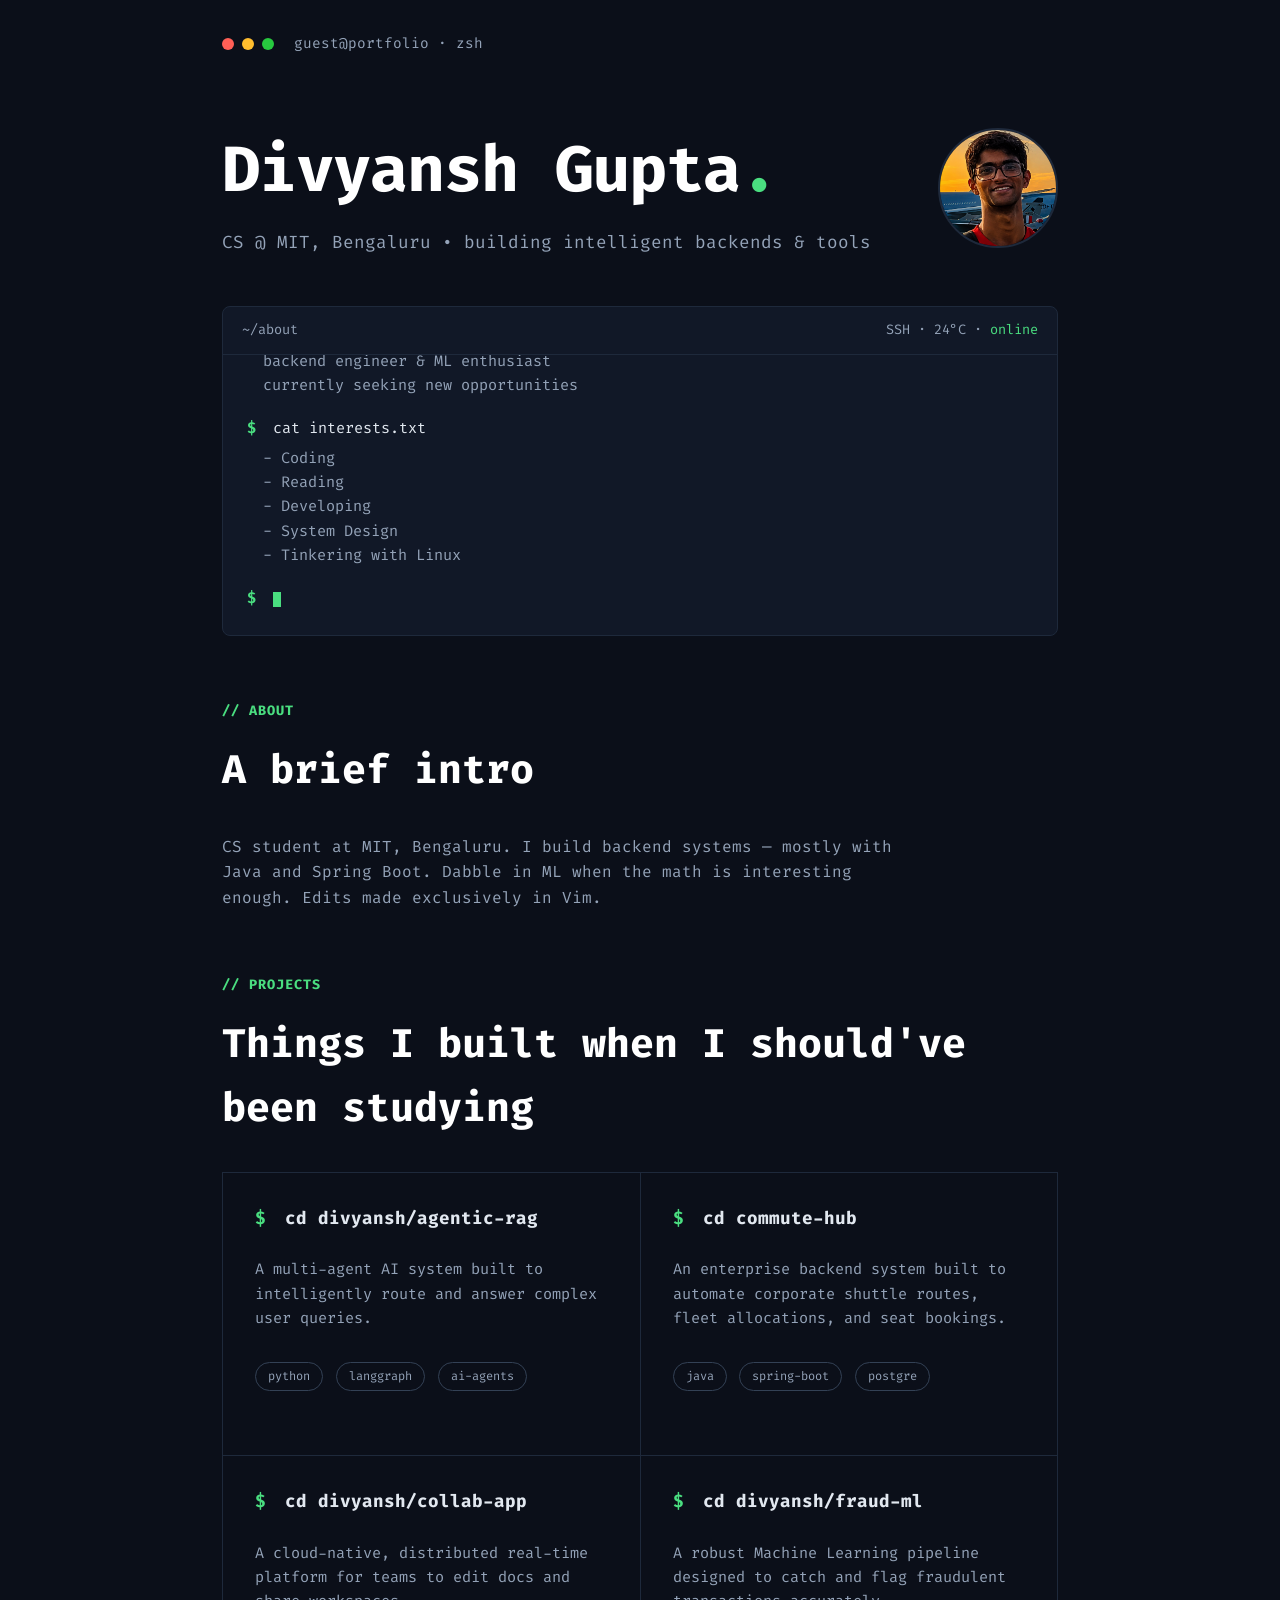
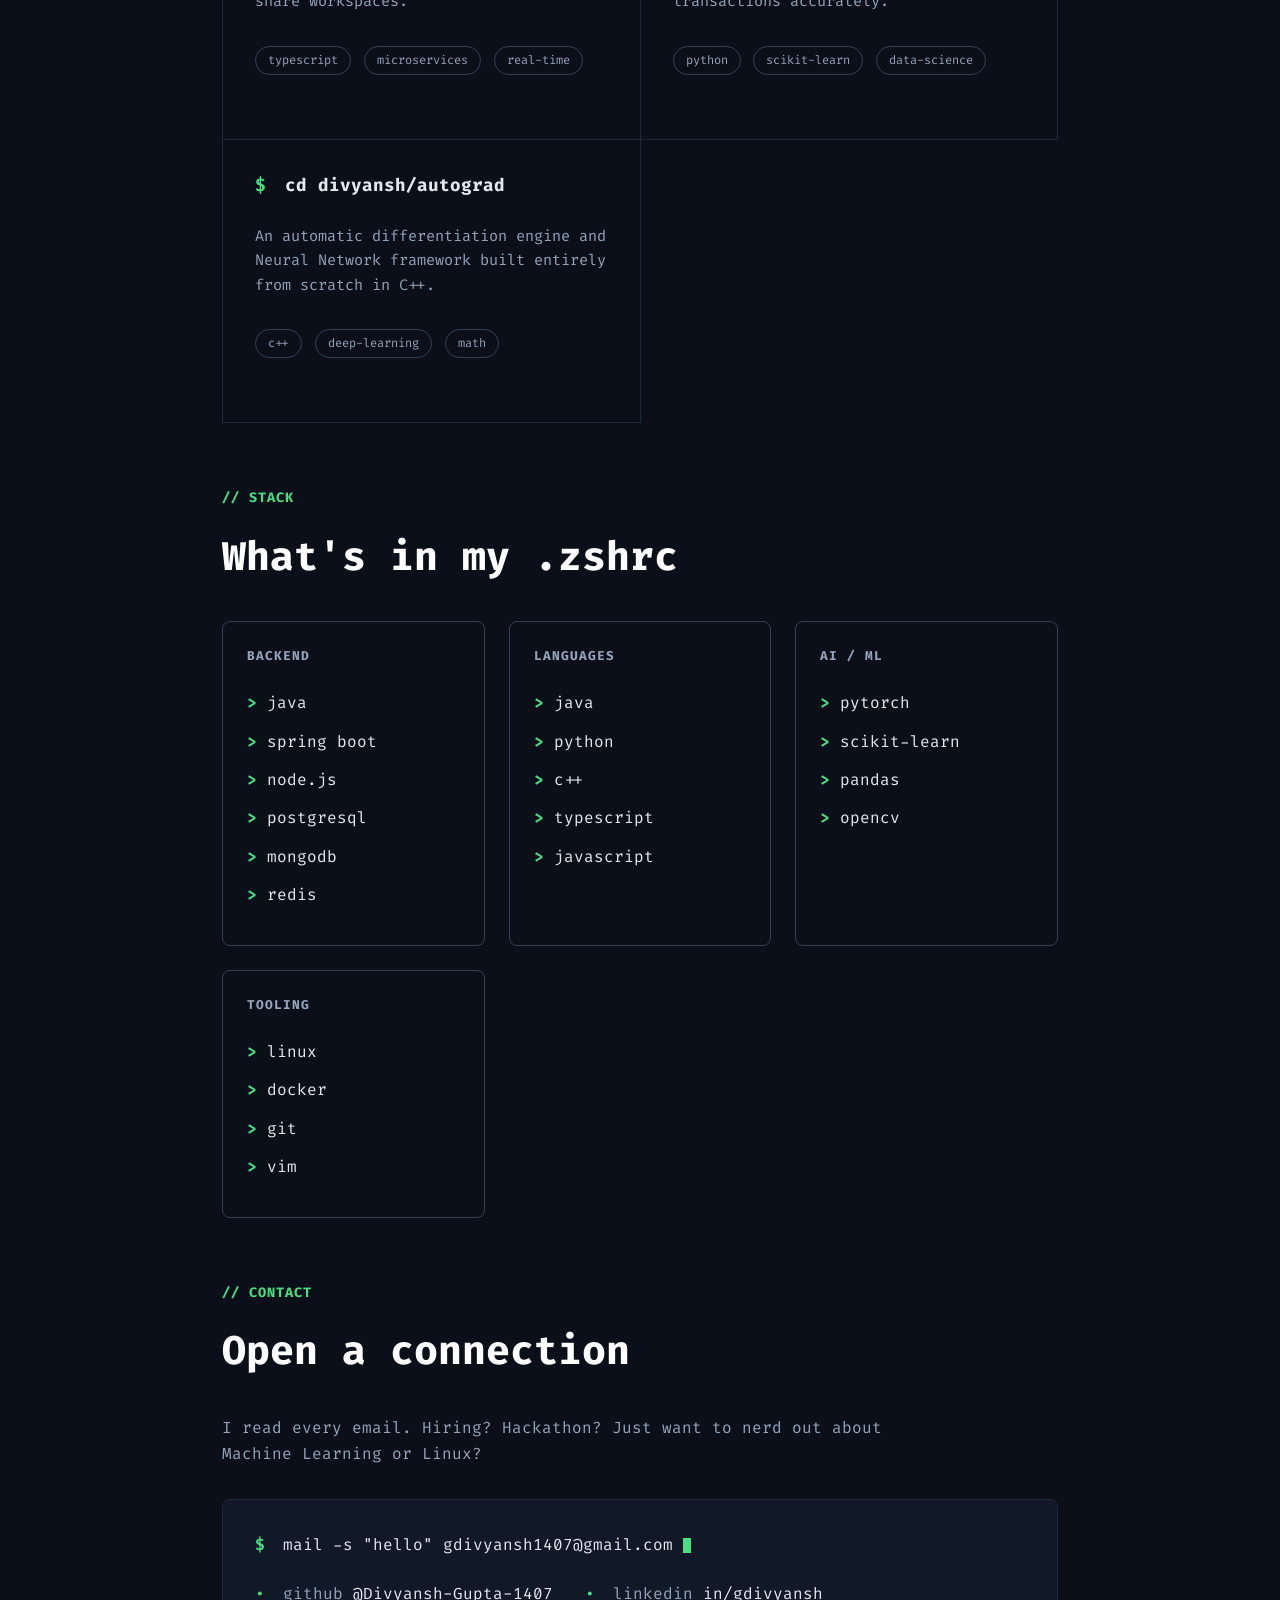
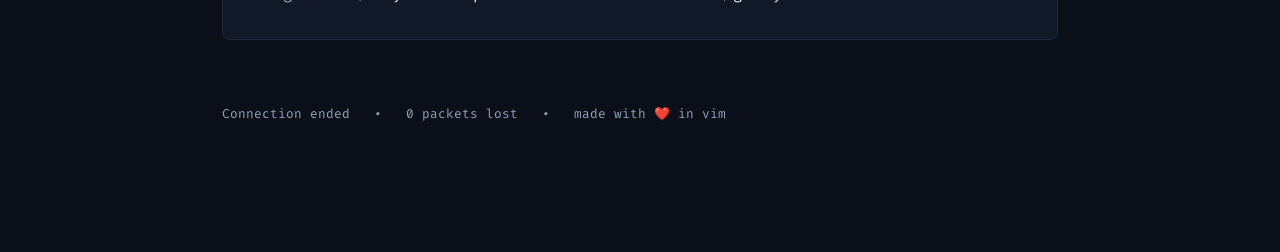
==== commit 3bbfc244: "Shorten about section with hint of ML and Vim" ====
--- a/index.html
+++ b/index.html
@@ -65,7 +65,7 @@
         <div class="section-label">// ABOUT</div>
         <h2 class="section-title">A brief intro</h2>
         <p class="section-desc">
-            I am a Computer Science student at MIT, Bengaluru, focused on backend engineering — building APIs, distributed systems, and services that are fast, reliable, and actually scale. I work primarily with Java and Spring Boot for backend services, Python for ML pipelines, and I am comfortable across the full backend stack from databases to message queues. I like my code the same way I like my terminals — clean, minimal, and always running.
+            CS student at MIT, Bengaluru. I build backend systems — mostly with Java and Spring Boot. Dabble in ML when the math is interesting enough. Edits made exclusively in Vim.
         </p>
     </section>
 
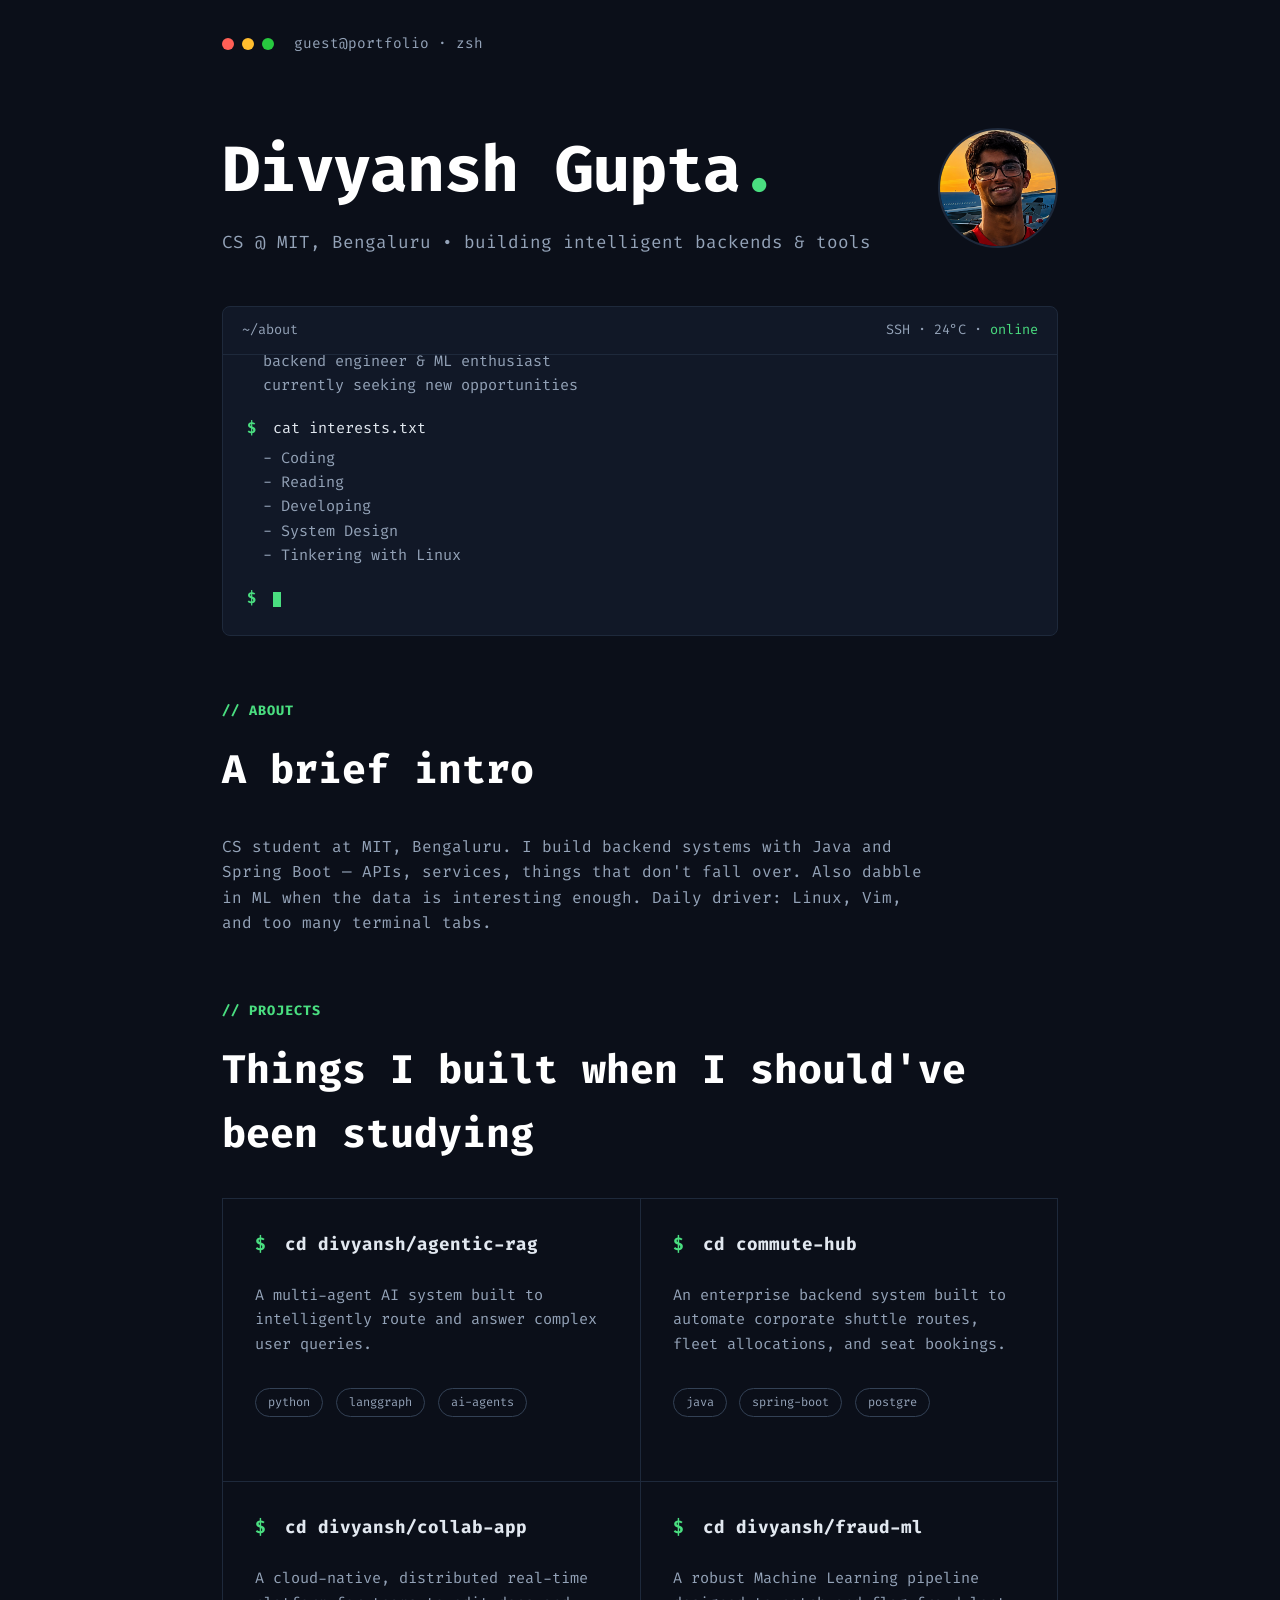
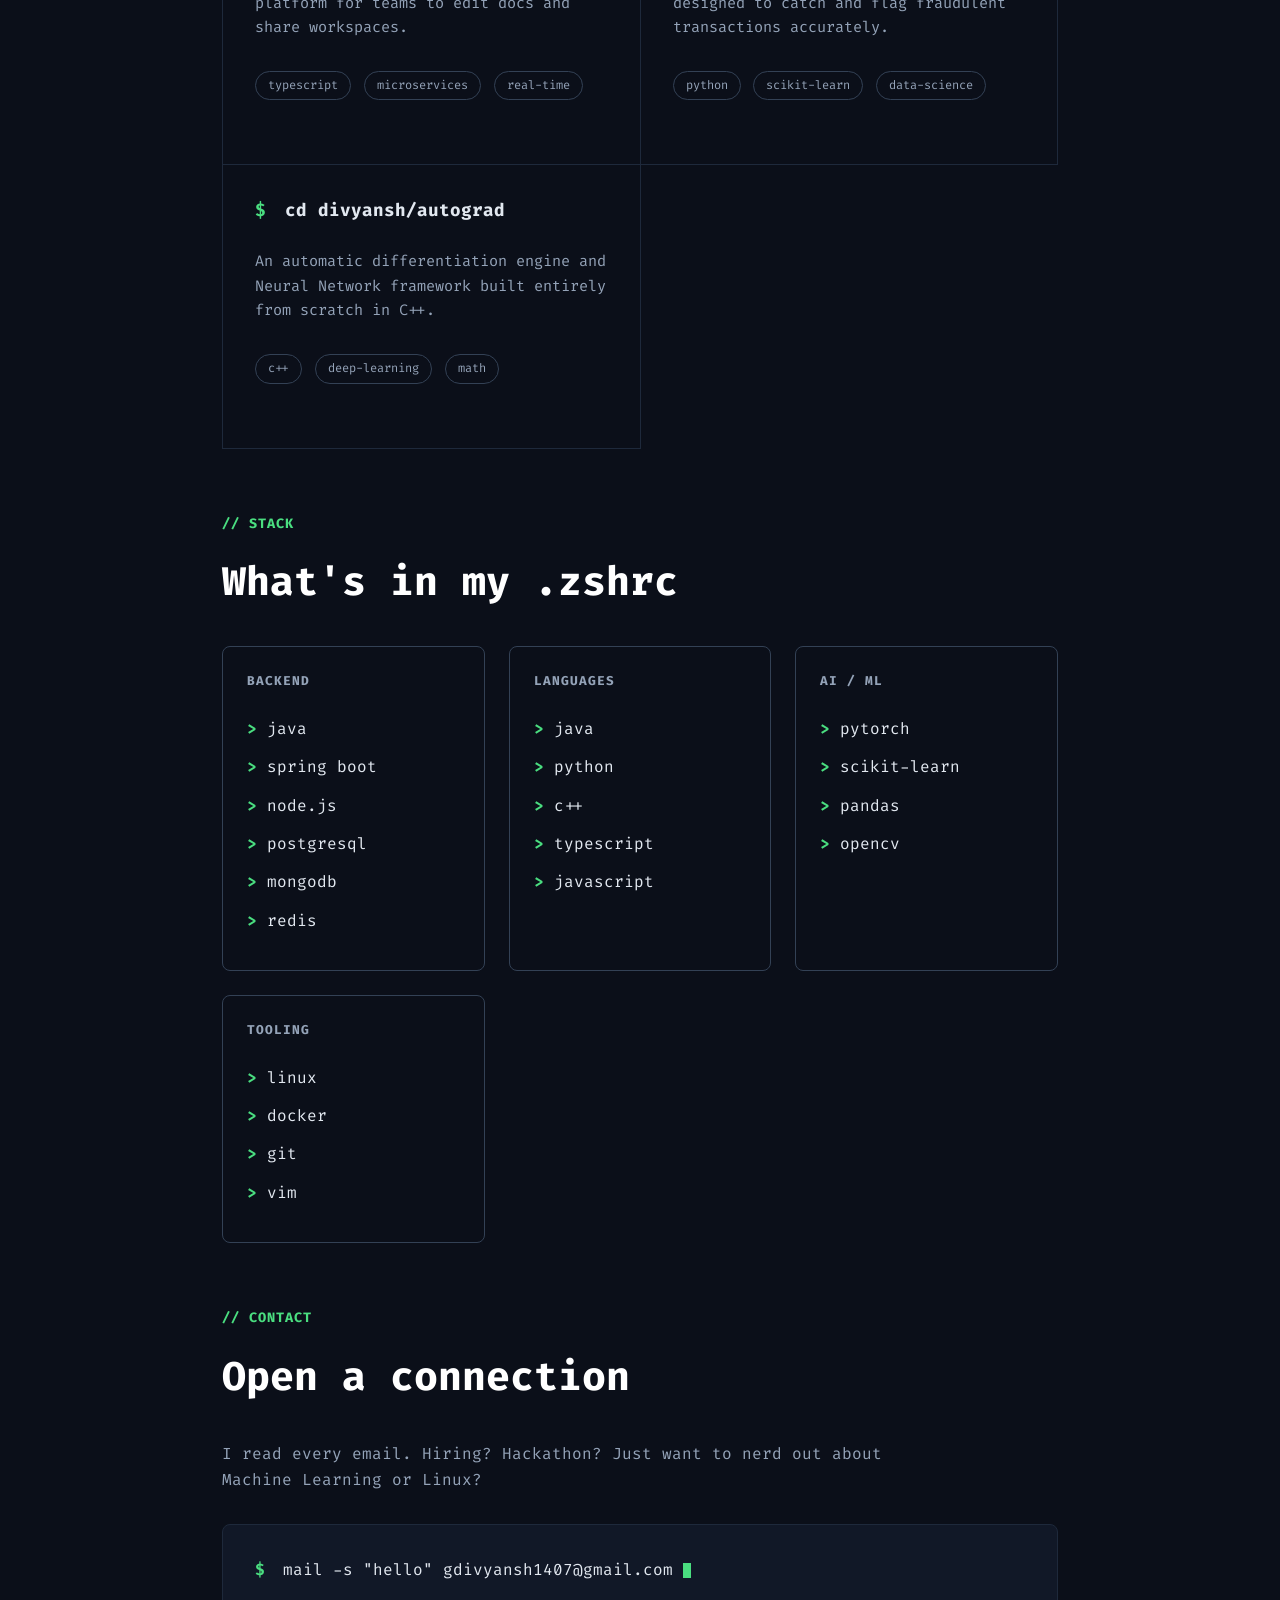
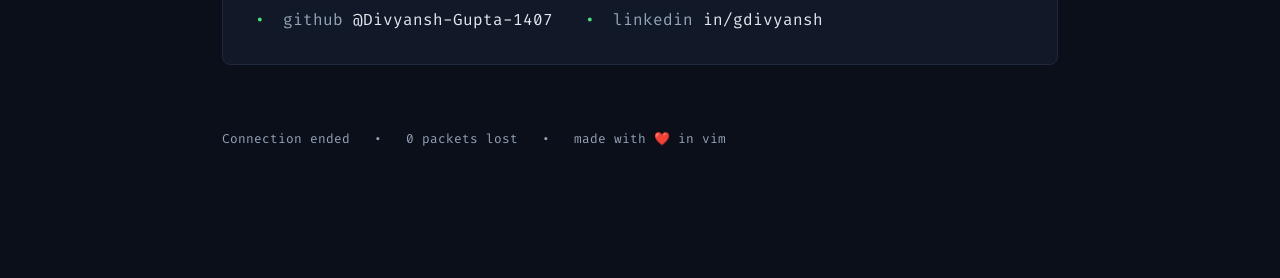
==== commit ec806f46: "Tighten about section - short, crisp with backend focus and ML/vim/linux nods" ====
--- a/index.html
+++ b/index.html
@@ -65,7 +65,7 @@
         <div class="section-label">// ABOUT</div>
         <h2 class="section-title">A brief intro</h2>
         <p class="section-desc">
-            CS student at MIT, Bengaluru. I build backend systems — mostly with Java and Spring Boot. Dabble in ML when the math is interesting enough. Edits made exclusively in Vim.
+            CS student at MIT, Bengaluru. I build backend systems with Java and Spring Boot — APIs, services, things that don't fall over. Also dabble in ML when the data is interesting enough. Daily driver: Linux, Vim, and too many terminal tabs.
         </p>
     </section>
 
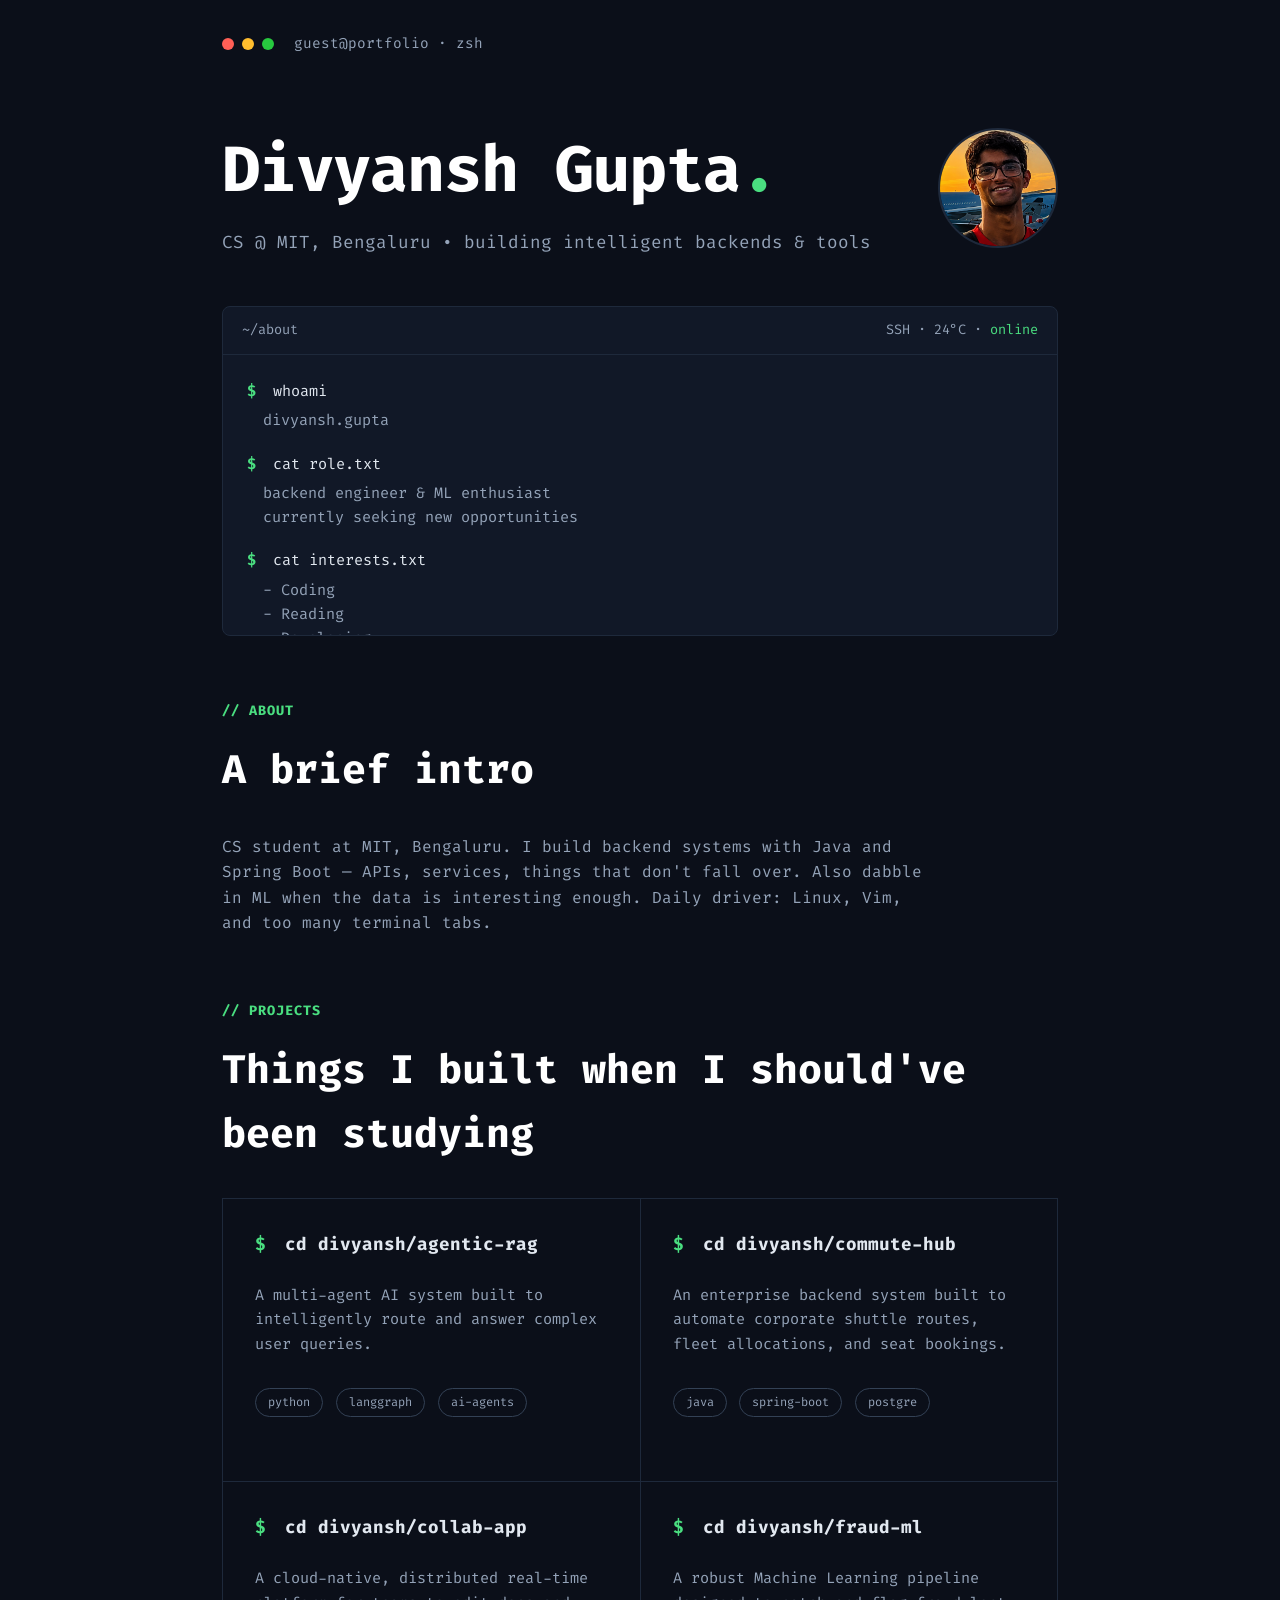
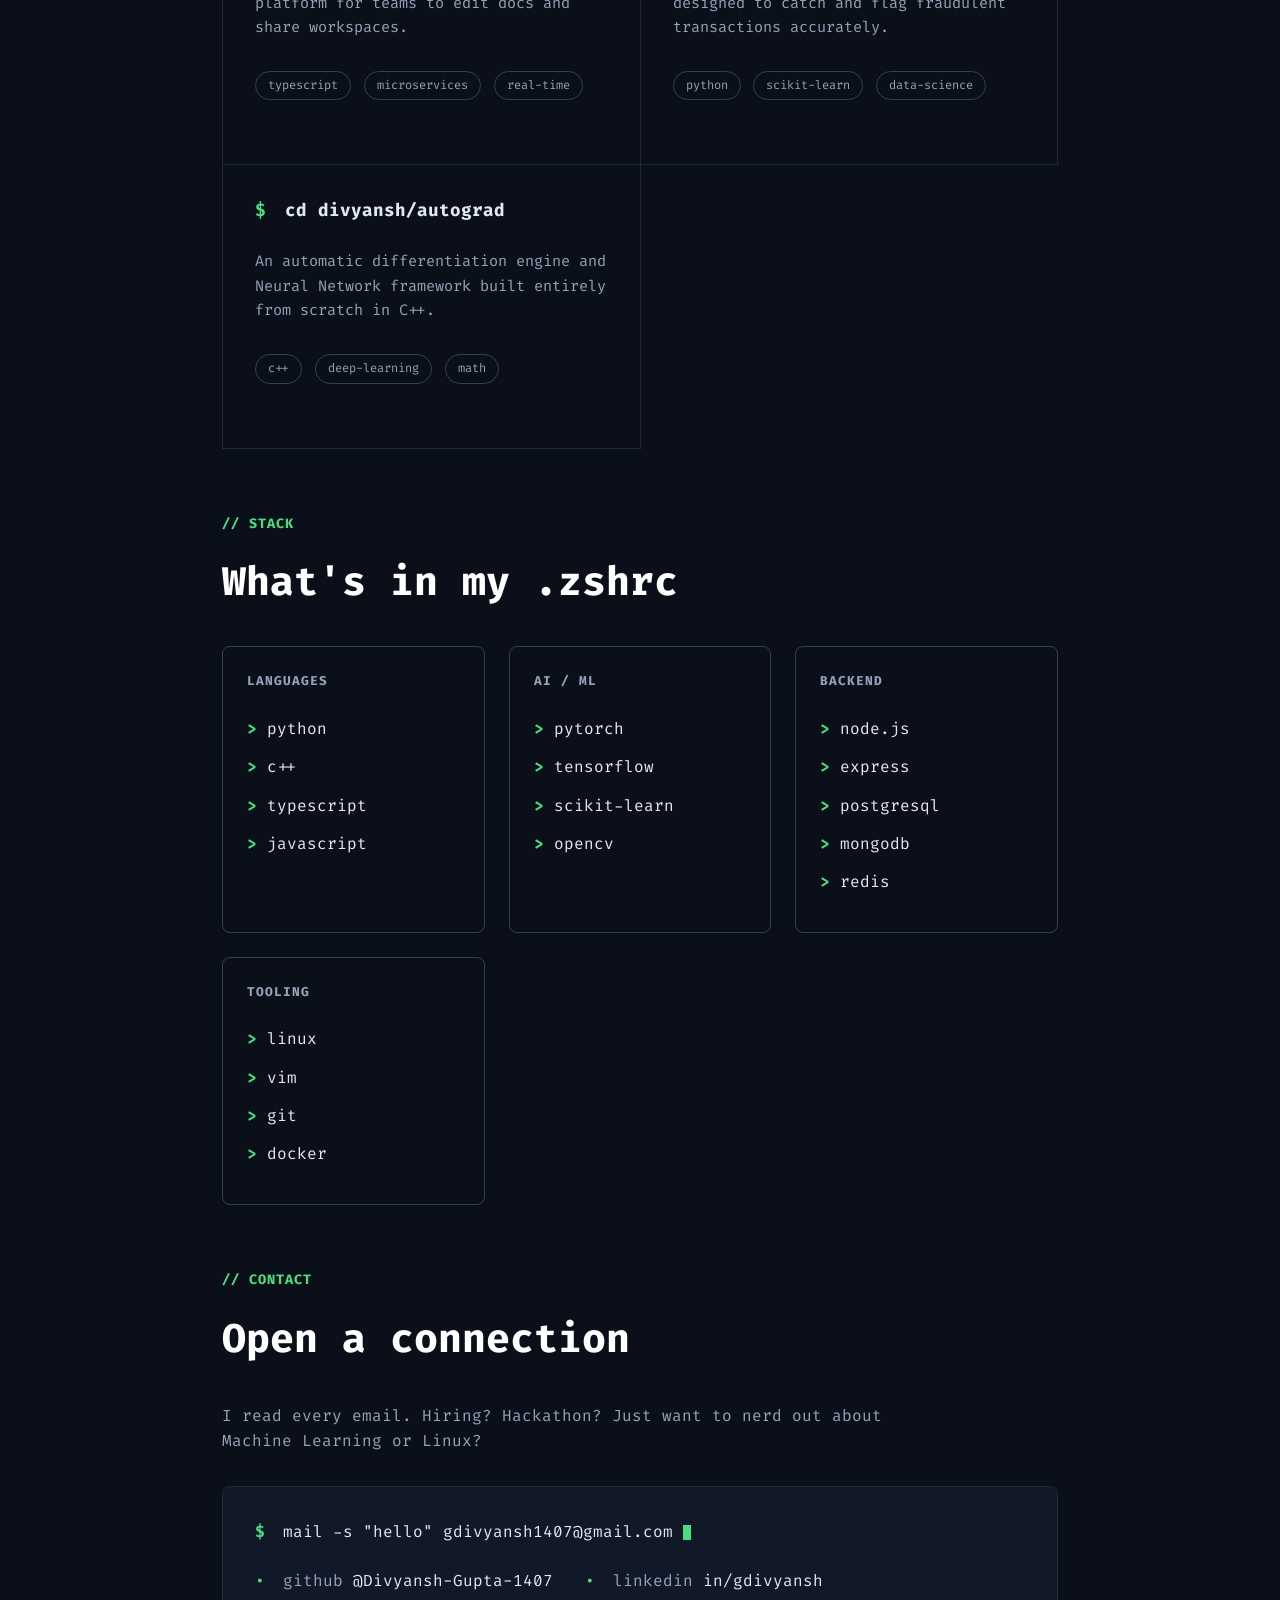
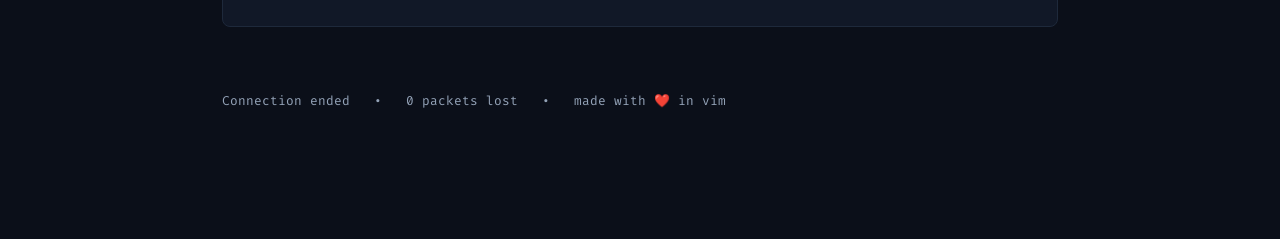
==== commit 8c681e36: "Stupid mistake correction" ====
--- a/index.html
+++ b/index.html
@@ -94,7 +94,7 @@
             <!-- Project 2 -->
             <a href="commute-hub.html" class="project-card highlight">
                 <div class="project-header">
-                    <div class="project-cmd"><span class="prompt">$</span> cd commute-hub<divyansh>
+                    <div class="project-cmd"><span class="prompt">$</span> cd divyansh/commute-hub<divyansh>
                     <commute-hub></commute-hub></div>
                 </div>
                 <div class="project-desc">
@@ -163,20 +163,8 @@
         
         <div class="stack-grid">
             <div class="stack-box">
-                <h3>Backend</h3>
-                <ul class="stack-list">
-                    <li>java</li>
-                    <li>spring boot</li>
-                    <li>node.js</li>
-                    <li>postgresql</li>
-                    <li>mongodb</li>
-                    <li>redis</li>
-                </ul>
-            </div>
-            <div class="stack-box">
                 <h3>Languages</h3>
                 <ul class="stack-list">
-                    <li>java</li>
                     <li>python</li>
                     <li>c++</li>
                     <li>typescript</li>
@@ -187,18 +175,28 @@
                 <h3>AI / ML</h3>
                 <ul class="stack-list">
                     <li>pytorch</li>
+                    <li>tensorflow</li>
                     <li>scikit-learn</li>
-                    <li>pandas</li>
                     <li>opencv</li>
                 </ul>
             </div>
             <div class="stack-box">
+                <h3>Backend</h3>
+                <ul class="stack-list">
+                    <li>node.js</li>
+                    <li>express</li>
+                    <li>postgresql</li>
+                    <li>mongodb</li>
+                    <li>redis</li>
+                </ul>
+            </div>
+            <div class="stack-box">
                 <h3>Tooling</h3>
                 <ul class="stack-list">
                     <li>linux</li>
+                    <li>vim</li>
+                    <li>git</li>
                     <li>docker</li>
-                    <li>git</li>
-                    <li>vim</li>
                 </ul>
             </div>
         </div>
